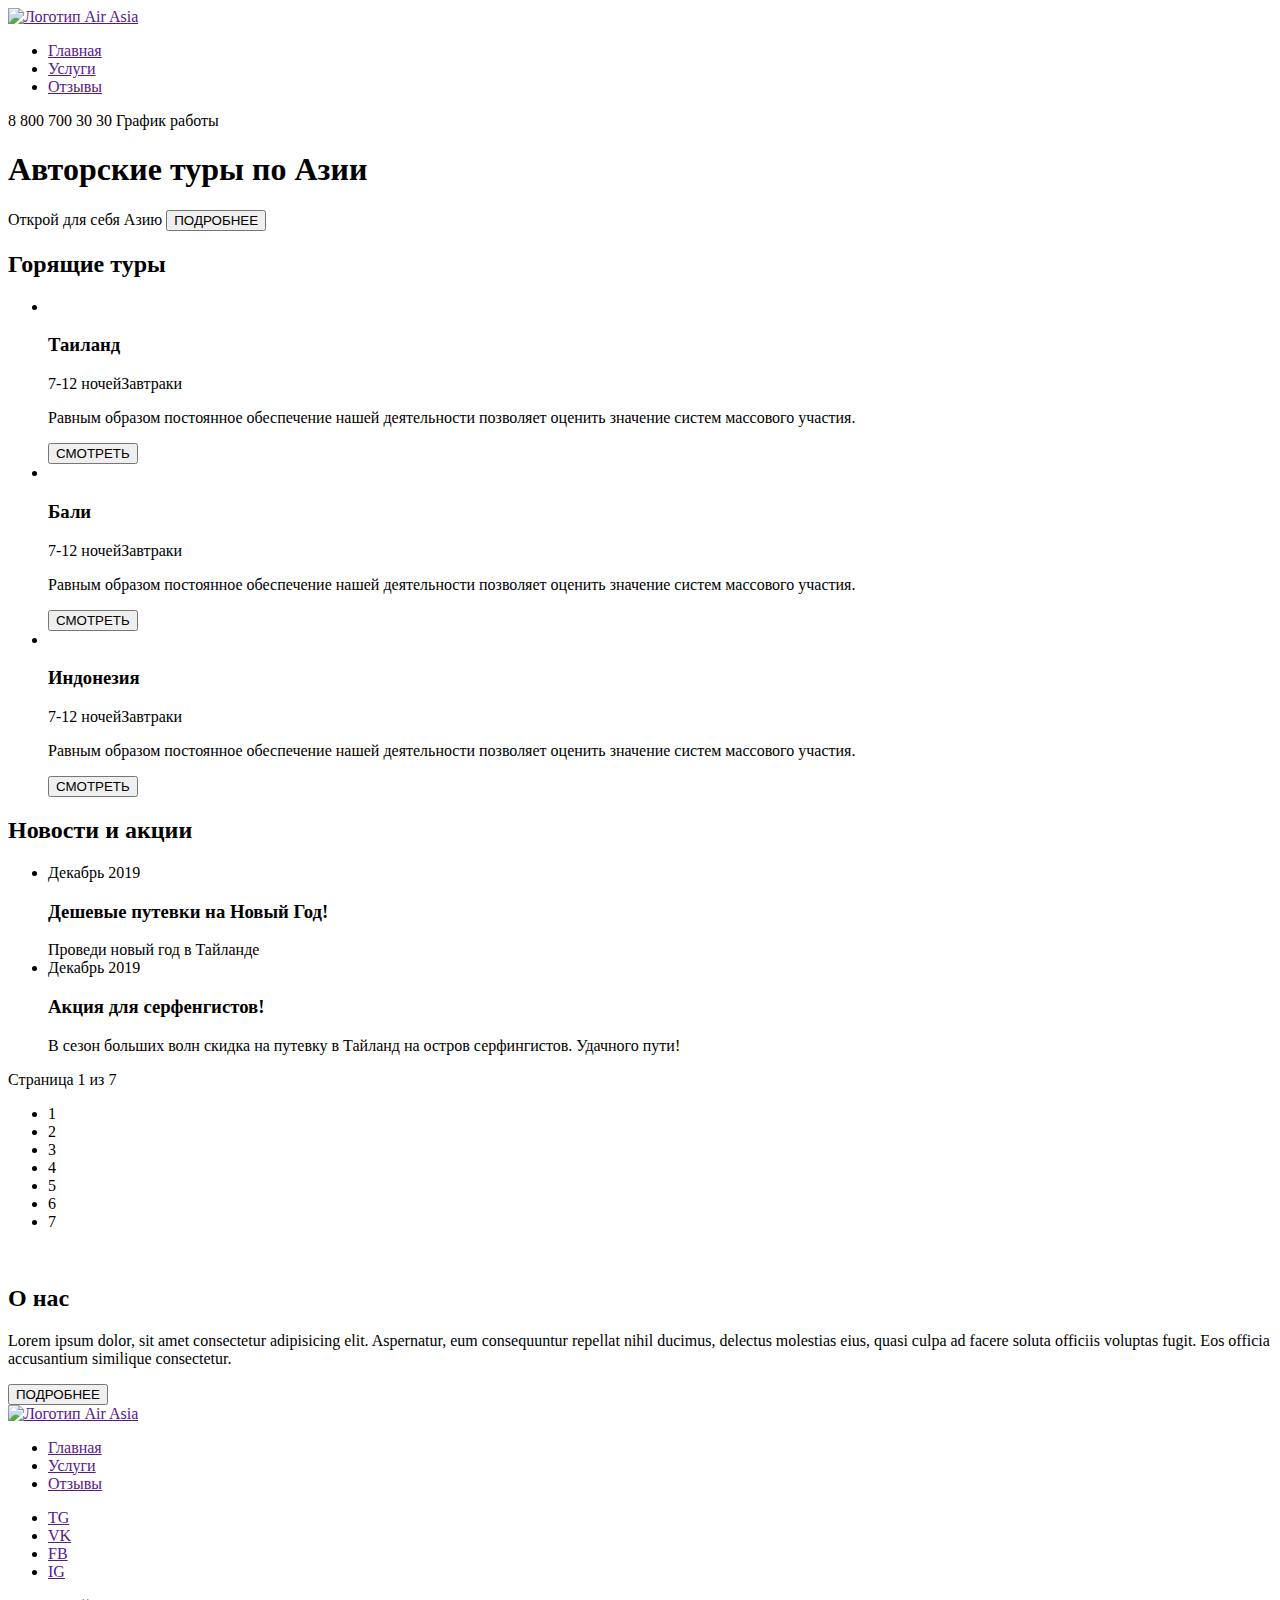
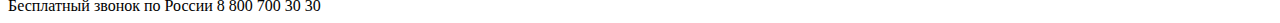
==== index.html @ f1de8143 "added index.html" ====
<!DOCTYPE html>
<html lang="en">

<head>
    <meta charset="UTF-8">
    <meta name="viewport" content="width=device-width, initial-scale=1.0">
    <title>Главная страница — Air Asia</title>
</head>

<body>
    <div class="wrapper">

        <header class="header">
            <a href="" class="header__logo-link">
                <img src="" alt="Логотип Air Asia" class="header_logo-img">
            </a>

            <nav class="nav">
                <ul class="nav__list">
                    <li class="nav__item"><a href="" class="nav__link">Главная</a></li>
                    <li class="nav__item"><a href="" class="nav__link">Услуги</a></li>
                    <li class="nav__item"><a href="" class="nav__link">Отзывы</a></li>
                </ul>
            </nav>

            <div class="work-info">
                <span class="work-info__tel">8 800 700 30 30</span>
                <span class="work-info__hours">График работы</span>
            </div>
        </header>

        <main class="main-content">
            <h1 class="main-content__h1">Авторские туры по Азии</h1>
            <span class="main-content__bio">Открой для себя Азию</span>
            <button class="main-content__button">ПОДРОБНЕЕ</button>

            <h2 class="main-content__h2">Горящие туры</h2>

            <div class="tours">
                <ul class="tours__list">
                    <li class="tours__item">
                        <img src="" alt="" class="tours__img">
                        <h3 class="tours__h3">Таиланд</h3>
                        <img src="" alt="" class="tours__icon"><span class="tours__brief">7-12 ночей</span><img src=""
                            alt="" class="tours__icon"><span class="tours__brief">Завтраки</span>
                        <p class="tours__info">Равным образом постоянное обеспечение нашей деятельности позволяет
                            оценить значение систем массового участия.</p>
                        <button class="tours__button">СМОТРЕТЬ</button>
                    </li>
                    <li class="tours__item">
                        <img src="" alt="" class="tours__img">
                        <h3 class="tours__h3">Бали</h3>
                        <img src="" alt="" class="tours__icon"><span class="tours__brief">7-12 ночей</span><img src=""
                            alt="" class="tours__icon"><span class="tours__brief">Завтраки</span>
                        <p class="tours__info">Равным образом постоянное обеспечение нашей деятельности позволяет
                            оценить значение систем массового участия.</p>
                        <button class="tours__button">СМОТРЕТЬ</button>
                    </li>
                    <li class="tours__item">
                        <img src="" alt="" class="tours__img">
                        <h3 class="tours__h3">Индонезия</h3>
                        <img src="" alt="" class="tours__icon"><span class="tours__brief">7-12 ночей</span><img src=""
                            alt="" class="tours__icon"><span class="tours__brief">Завтраки</span>
                        <p class="tours__info">Равным образом постоянное обеспечение нашей деятельности позволяет
                            оценить значение систем массового участия.</p>
                        <button class="tours__button">СМОТРЕТЬ</button>
                    </li>
                </ul>
            </div>

            <h2 class="main-content__h2">Новости и акции</h2>

            <div class="news">
                <ul class="news__list">
                    <li class="news__item">
                        <span class="news__date">Декабрь 2019</span>
                        <h3 class="news__h3">Дешевые путевки на Новый Год!</h3>
                        <span class="news__info">Проведи новый год в Тайланде</span>
                    </li>
                    <li class="news__item">
                        <span class="news__date">Декабрь 2019</span>
                        <h3 class="news__h3">Акция для серфенгистов!</h3>
                        <span class="news__info">В сезон больших волн скидка на путевку в Тайланд на остров
                            серфингистов. Удачного пути!</span>
                    </li>
                </ul>
            </div>

            <div class="news-nav">
                <span class="news-nav__outof">Страница 1 из 7</span>
                <ul class="news-nav__list">
                    <li class="news-nav__page">1</li>
                    <li class="news-nav__page">2</li>
                    <li class="news-nav__page">3</li>
                    <li class="news-nav__page">4</li>
                    <li class="news-nav__page">5</li>
                    <li class="news-nav__page">6</li>
                    <li class="news-nav__page">7</li>
                </ul>
            </div>

            <div class="about-us">
                <img src="" alt="" class="about-us__back-img">
                <div class="about-us__card">
                    <h2 class="about-us__h2">О нас</h2>
                    <p class="about-us__info">Lorem ipsum dolor, sit amet consectetur adipisicing elit. Aspernatur, eum
                        consequuntur repellat nihil ducimus, delectus molestias eius, quasi culpa ad facere soluta
                        officiis voluptas fugit. Eos officia accusantium similique consectetur.</p>
                    <button class="main-content__button">ПОДРОБНЕЕ</button>
                </div>
            </div>
        </main>

        <footer class="footer">
            <a href="" class="header__logo-link">
                <img src="" alt="Логотип Air Asia" class="header_logo-img">
            </a>

            <nav class="nav">
                <ul class="nav__list">
                    <li class="nav__item"><a href="" class="nav__link">Главная</a></li>
                    <li class="nav__item"><a href="" class="nav__link">Услуги</a></li>
                    <li class="nav__item"><a href="" class="nav__link">Отзывы</a></li>
                </ul>
            </nav>

            <div class="social-networks">
                <ul class="social-networks__list">
                    <li class="social-networks__item"><a href="" class="social-networks__link">TG</a></li>
                    <li class="social-networks__item"><a href="" class="social-networks__link">VK</a></li>
                    <li class="social-networks__item"><a href="" class="social-networks__link">FB</a></li>
                    <li class="social-networks__item"><a href="" class="social-networks__link">IG</a></li>
                </ul>
            </div>

            <div class="work-info">
                <span class="work-info__freecall">Бесплатный звонок по России</span>
                <span class="work-info__tel">8 800 700 30 30</span>
            </div>
        </footer>

    </div>

</body>

</html>
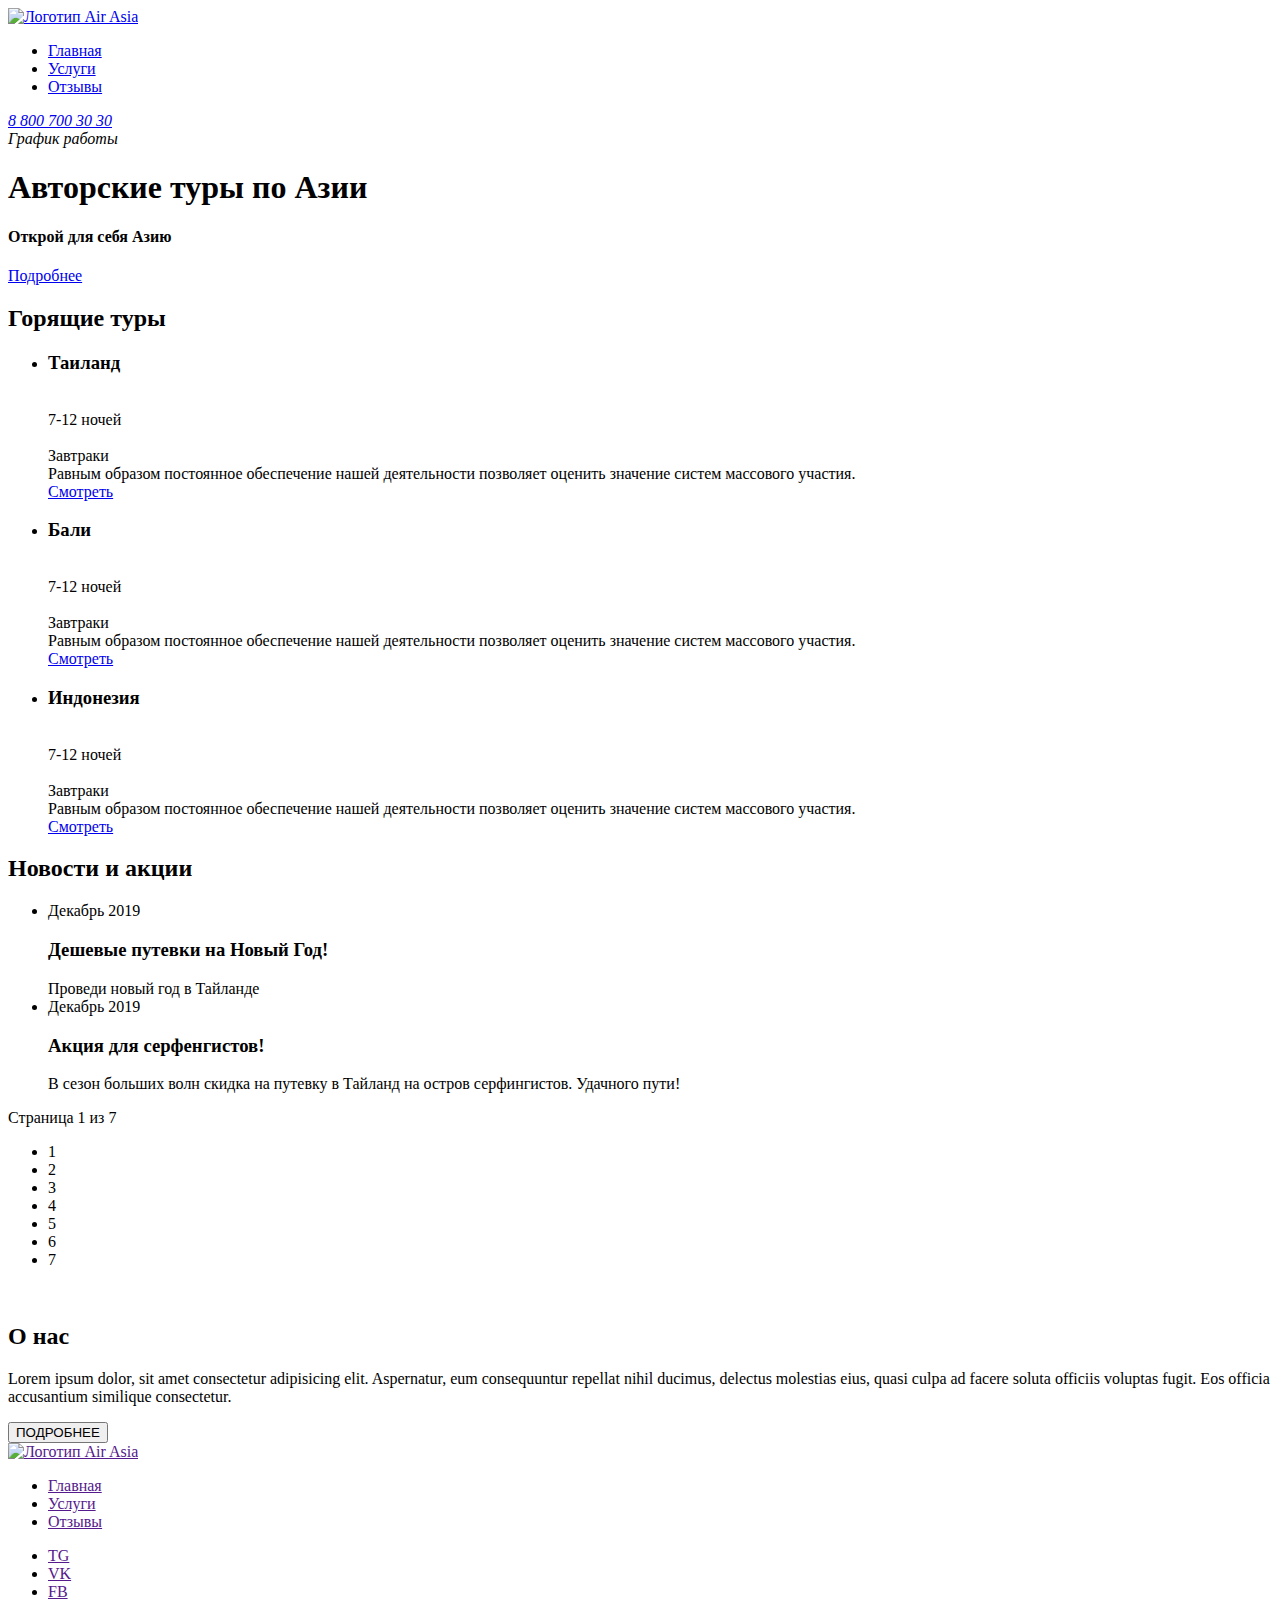
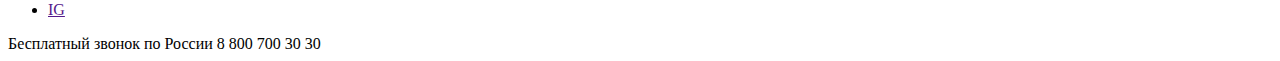
==== commit c188b981: "updated header, added sections" ====
--- a/index.html
+++ b/index.html
@@ -5,122 +5,163 @@
     <meta charset="UTF-8">
     <meta name="viewport" content="width=device-width, initial-scale=1.0">
     <title>Главная страница — Air Asia</title>
+    <link rel="preconnect" href="https://fonts.googleapis.com">
+    <link rel="preconnect" href="https://fonts.gstatic.com" crossorigin>
+    <link href="https://fonts.googleapis.com/css2?family=Open+Sans:wght@400;700&display=swap" rel="stylesheet">
+    <link rel="stylesheet" href="main.css">
 </head>
 
 <body>
     <div class="wrapper">
 
-        <header class="header">
-            <a href="" class="header__logo-link">
+        <section class="hero">
+            <div class="container">
+                <header class="header">
+                    <a href="/" class="logo">
+                        <img src="./img/aa-logo.png" alt="Логотип Air Asia" class="logo__img">
+                    </a>
+                    <nav class="menu">
+                        <ul class="menu__list">
+                            <li class="menu__item"><a href="#" class="menu__link">Главная</a></li>
+                            <li class="menu__item menu__item_active"><a href="#" class="menu__link">Услуги</a></li>
+                            <li class="menu__item"><a href="#" class="menu__link">Отзывы</a></li>
+                        </ul>
+                    </nav>
+
+                    <address class="contacts">
+                        <a href="tel:+78007003030" class="contacts__tel">8 800 700 30 30</a>
+                        <div class="contacts__dropdown-title">График работы</div>
+                    </address>
+                </header>
+
+                <div class="hero__content">
+                    <div class="hero__text-section">
+                        <h1 class="hero__title">Авторские туры по Азии</h1>
+                        <h4 class="hero__subtitle">Открой для себя Азию</h4>
+                        <a href="#" class="btn">Подробнее</a>
+                    </div>
+                </div>
+            </div>
+        </section>
+
+        <section class="section">
+            <div class="container">
+                <h2 class="section__title">Горящие туры</h2>
+
+                <ul class="tours">
+                    <li class="tours__item">
+                        <div class="tours__header"></div>
+                        <div class="tours__content">
+                            <h3 class="tours__title">Таиланд</h3>
+                            <div class="tours__conditions">
+                                <div class="tours__conditions-cell">
+                                    <img src="img/calendar.png" alt="" class="tours__icon">
+                                    <div class="conditions__item">7-12 ночей</div>
+                                </div>
+                                <div class="tours__conditions-cell">
+                                    <img src="img/meal.png" alt="" class="tours__icon">
+                                    <div class="conditions__item">Завтраки</div>
+                                </div>
+                            </div>
+                            <div class="tours__info">Равным образом постоянное обеспечение нашей деятельности позволяет
+                                оценить значение систем массового участия.</div>
+                        </div>
+                        <a href="#" class="btn tours__btn">Смотреть</a>
+                    </li>
+
+                    <li class="tours__item">
+                        <div class="tours__header"></div>
+                        <div class="tours__content">
+                            <h3 class="tours__title">Бали</h3>
+                            <div class="tours__conditions">
+                                <div class="tours__conditions-cell">
+                                    <img src="img/calendar.png" alt="" class="tours__icon">
+                                    <div class="conditions__item">7-12 ночей</div>
+                                </div>
+                                <div class="tours__conditions-cell">
+                                    <img src="img/meal.png" alt="" class="tours__icon">
+                                    <div class="conditions__item">Завтраки</div>
+                                </div>
+                            </div>
+                            <div class="tours__info">Равным образом постоянное обеспечение нашей деятельности позволяет
+                                оценить значение систем массового участия.</div>
+                        </div>
+                        <a href="#" class="btn tours__btn">Смотреть</a>
+                    </li>
+
+                    <li class="tours__item">
+                        <div class="tours__header"></div>
+                        <div class="tours__content">
+                            <h3 class="tours__title">Индонезия</h3>
+                            <div class="tours__conditions">
+                                <div class="tours__conditions-cell">
+                                    <img src="img/calendar.png" alt="" class="tours__icon">
+                                    <div class="conditions__item">7-12 ночей</div>
+                                </div>
+                                <div class="tours__conditions-cell">
+                                    <img src="img/meal.png" alt="" class="tours__icon">
+                                    <div class="conditions__item">Завтраки</div>
+                                </div>
+                            </div>
+                            <div class="tours__info">Равным образом постоянное обеспечение нашей деятельности позволяет
+                                оценить значение систем массового участия.</div>
+                        </div>
+                        <a href="#" class="btn tours__btn">Смотреть</a>
+                    </li>
+                </ul>
+
+                <h2 class="main-content__h2">Новости и акции</h2>
+                <div class="news">
+                    <ul class="news__list">
+                        <li class="news__item">
+                            <span class="news__date">Декабрь 2019</span>
+                            <h3 class="news__h3">Дешевые путевки на Новый Год!</h3>
+                            <span class="news__info">Проведи новый год в Тайланде</span>
+                        </li>
+                        <li class="news__item">
+                            <span class="news__date">Декабрь 2019</span>
+                            <h3 class="news__h3">Акция для серфенгистов!</h3>
+                            <span class="news__info">В сезон больших волн скидка на путевку в Тайланд на остров
+                                серфингистов. Удачного пути!</span>
+                        </li>
+                    </ul>
+                </div>
+                <div class="news-nav">
+                    <span class="news-nav__outof">Страница 1 из 7</span>
+                    <ul class="news-nav__list">
+                        <li class="news-nav__page">1</li>
+                        <li class="news-nav__page">2</li>
+                        <li class="news-nav__page">3</li>
+                        <li class="news-nav__page">4</li>
+                        <li class="news-nav__page">5</li>
+                        <li class="news-nav__page">6</li>
+                        <li class="news-nav__page">7</li>
+                    </ul>
+                </div>
+                <div class="about-us">
+                    <img src="" alt="" class="about-us__back-img">
+                    <div class="about-us__card">
+                        <h2 class="about-us__h2">О нас</h2>
+                        <p class="about-us__info">Lorem ipsum dolor, sit amet consectetur adipisicing elit. Aspernatur,
+                            eum
+                            consequuntur repellat nihil ducimus, delectus molestias eius, quasi culpa ad facere soluta
+                            officiis voluptas fugit. Eos officia accusantium similique consectetur.</p>
+                        <button class="main-content__button">ПОДРОБНЕЕ</button>
+                    </div>
+                </div>
+            </div>
+        </section>
+
+        <footer class="footer">
+            <a href="" class="header__logo">
                 <img src="" alt="Логотип Air Asia" class="header_logo-img">
             </a>
 
-            <nav class="nav">
-                <ul class="nav__list">
-                    <li class="nav__item"><a href="" class="nav__link">Главная</a></li>
-                    <li class="nav__item"><a href="" class="nav__link">Услуги</a></li>
-                    <li class="nav__item"><a href="" class="nav__link">Отзывы</a></li>
-                </ul>
-            </nav>
-
-            <div class="work-info">
-                <span class="work-info__tel">8 800 700 30 30</span>
-                <span class="work-info__hours">График работы</span>
-            </div>
-        </header>
-
-        <main class="main-content">
-            <h1 class="main-content__h1">Авторские туры по Азии</h1>
-            <span class="main-content__bio">Открой для себя Азию</span>
-            <button class="main-content__button">ПОДРОБНЕЕ</button>
-
-            <h2 class="main-content__h2">Горящие туры</h2>
-
-            <div class="tours">
-                <ul class="tours__list">
-                    <li class="tours__item">
-                        <img src="" alt="" class="tours__img">
-                        <h3 class="tours__h3">Таиланд</h3>
-                        <img src="" alt="" class="tours__icon"><span class="tours__brief">7-12 ночей</span><img src=""
-                            alt="" class="tours__icon"><span class="tours__brief">Завтраки</span>
-                        <p class="tours__info">Равным образом постоянное обеспечение нашей деятельности позволяет
-                            оценить значение систем массового участия.</p>
-                        <button class="tours__button">СМОТРЕТЬ</button>
-                    </li>
-                    <li class="tours__item">
-                        <img src="" alt="" class="tours__img">
-                        <h3 class="tours__h3">Бали</h3>
-                        <img src="" alt="" class="tours__icon"><span class="tours__brief">7-12 ночей</span><img src=""
-                            alt="" class="tours__icon"><span class="tours__brief">Завтраки</span>
-                        <p class="tours__info">Равным образом постоянное обеспечение нашей деятельности позволяет
-                            оценить значение систем массового участия.</p>
-                        <button class="tours__button">СМОТРЕТЬ</button>
-                    </li>
-                    <li class="tours__item">
-                        <img src="" alt="" class="tours__img">
-                        <h3 class="tours__h3">Индонезия</h3>
-                        <img src="" alt="" class="tours__icon"><span class="tours__brief">7-12 ночей</span><img src=""
-                            alt="" class="tours__icon"><span class="tours__brief">Завтраки</span>
-                        <p class="tours__info">Равным образом постоянное обеспечение нашей деятельности позволяет
-                            оценить значение систем массового участия.</p>
-                        <button class="tours__button">СМОТРЕТЬ</button>
-                    </li>
-                </ul>
-            </div>
-
-            <h2 class="main-content__h2">Новости и акции</h2>
-
-            <div class="news">
-                <ul class="news__list">
-                    <li class="news__item">
-                        <span class="news__date">Декабрь 2019</span>
-                        <h3 class="news__h3">Дешевые путевки на Новый Год!</h3>
-                        <span class="news__info">Проведи новый год в Тайланде</span>
-                    </li>
-                    <li class="news__item">
-                        <span class="news__date">Декабрь 2019</span>
-                        <h3 class="news__h3">Акция для серфенгистов!</h3>
-                        <span class="news__info">В сезон больших волн скидка на путевку в Тайланд на остров
-                            серфингистов. Удачного пути!</span>
-                    </li>
-                </ul>
-            </div>
-
-            <div class="news-nav">
-                <span class="news-nav__outof">Страница 1 из 7</span>
-                <ul class="news-nav__list">
-                    <li class="news-nav__page">1</li>
-                    <li class="news-nav__page">2</li>
-                    <li class="news-nav__page">3</li>
-                    <li class="news-nav__page">4</li>
-                    <li class="news-nav__page">5</li>
-                    <li class="news-nav__page">6</li>
-                    <li class="news-nav__page">7</li>
-                </ul>
-            </div>
-
-            <div class="about-us">
-                <img src="" alt="" class="about-us__back-img">
-                <div class="about-us__card">
-                    <h2 class="about-us__h2">О нас</h2>
-                    <p class="about-us__info">Lorem ipsum dolor, sit amet consectetur adipisicing elit. Aspernatur, eum
-                        consequuntur repellat nihil ducimus, delectus molestias eius, quasi culpa ad facere soluta
-                        officiis voluptas fugit. Eos officia accusantium similique consectetur.</p>
-                    <button class="main-content__button">ПОДРОБНЕЕ</button>
-                </div>
-            </div>
-        </main>
-
-        <footer class="footer">
-            <a href="" class="header__logo-link">
-                <img src="" alt="Логотип Air Asia" class="header_logo-img">
-            </a>
-
-            <nav class="nav">
-                <ul class="nav__list">
-                    <li class="nav__item"><a href="" class="nav__link">Главная</a></li>
-                    <li class="nav__item"><a href="" class="nav__link">Услуги</a></li>
-                    <li class="nav__item"><a href="" class="nav__link">Отзывы</a></li>
+            <nav class="menu-1">
+                <ul class="menu-1__list">
+                    <li class="menu-1__item"><a href="" class="menu__link">Главная</a></li>
+                    <li class="menu-1__item"><a href="" class="menu__link">Услуги</a></li>
+                    <li class="menu-1__item"><a href="" class="menu__link">Отзывы</a></li>
                 </ul>
             </nav>
 
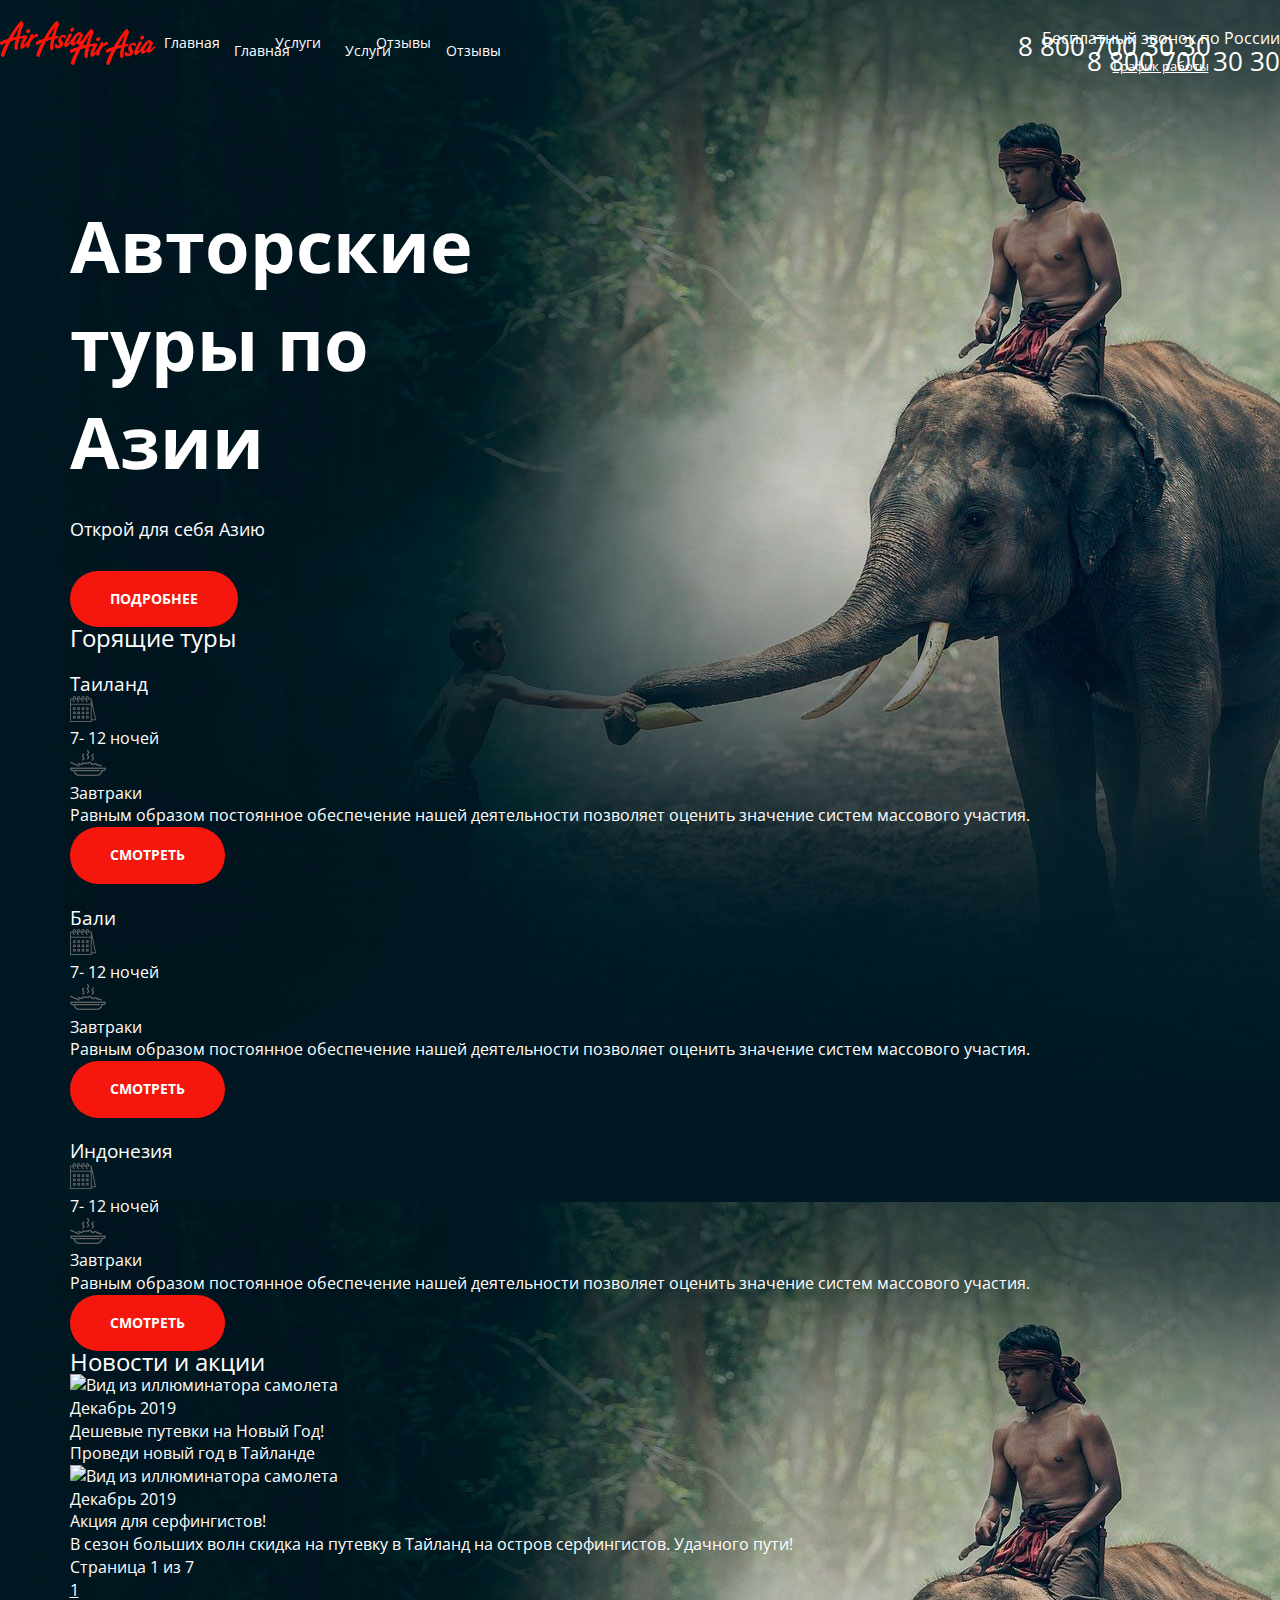
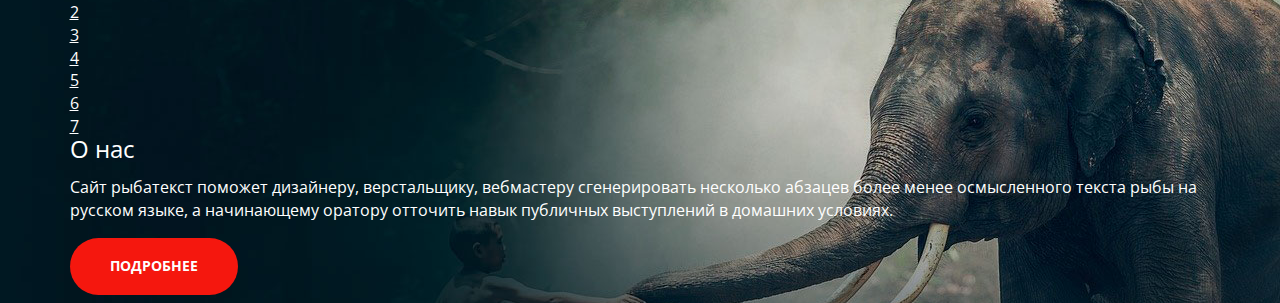
==== commit 3748765a: "index.html v.1.0" ====
--- a/index.html
+++ b/index.html
@@ -12,7 +12,7 @@
 </head>
 
 <body>
-    <div class="wrapper">
+    <div class="wrapper main-page-wrapper">
 
         <section class="hero">
             <div class="container">
@@ -23,7 +23,7 @@
                     <nav class="menu">
                         <ul class="menu__list">
                             <li class="menu__item"><a href="#" class="menu__link">Главная</a></li>
-                            <li class="menu__item menu__item_active"><a href="#" class="menu__link">Услуги</a></li>
+                            <li class="menu__item"><a href="#" class="menu__link">Услуги</a></li>
                             <li class="menu__item"><a href="#" class="menu__link">Отзывы</a></li>
                         </ul>
                     </nav>
@@ -38,7 +38,7 @@
                     <div class="hero__text-section">
                         <h1 class="hero__title">Авторские туры по Азии</h1>
                         <h4 class="hero__subtitle">Открой для себя Азию</h4>
-                        <a href="#" class="btn">Подробнее</a>
+                        <a href="#" class="btn btn_color_red">Подробнее</a>
                     </div>
                 </div>
             </div>
@@ -50,133 +50,177 @@
 
                 <ul class="tours">
                     <li class="tours__item">
-                        <div class="tours__header"></div>
+                        <div class="tours__header">
+                            <img src="img/thailand.jpg" alt="" class="tours__header-image">
+                        </div>
                         <div class="tours__content">
                             <h3 class="tours__title">Таиланд</h3>
                             <div class="tours__conditions">
                                 <div class="tours__conditions-cell">
                                     <img src="img/calendar.png" alt="" class="tours__icon">
-                                    <div class="conditions__item">7-12 ночей</div>
+                                    <div class="tours__conditions-item">7- 12 ночей</div>
                                 </div>
                                 <div class="tours__conditions-cell">
                                     <img src="img/meal.png" alt="" class="tours__icon">
-                                    <div class="conditions__item">Завтраки</div>
+                                    <div class="tours__conditions-item">Завтраки</div>
                                 </div>
                             </div>
                             <div class="tours__info">Равным образом постоянное обеспечение нашей деятельности позволяет
                                 оценить значение систем массового участия.</div>
-                        </div>
-                        <a href="#" class="btn tours__btn">Смотреть</a>
+                            <div class="tours__btn-wrapper">
+                                <a href="#" class="btn btn_color_white btn_caption_look">Смотреть</a>
+                            </div>
+                        </div>
                     </li>
 
                     <li class="tours__item">
-                        <div class="tours__header"></div>
+                        <div class="tours__header">
+                            <img src="img/bali.jpg" alt="" class="tours__header-image">
+                        </div>
                         <div class="tours__content">
                             <h3 class="tours__title">Бали</h3>
                             <div class="tours__conditions">
                                 <div class="tours__conditions-cell">
                                     <img src="img/calendar.png" alt="" class="tours__icon">
-                                    <div class="conditions__item">7-12 ночей</div>
+                                    <div class="tours__conditions-item">7- 12 ночей</div>
                                 </div>
                                 <div class="tours__conditions-cell">
                                     <img src="img/meal.png" alt="" class="tours__icon">
-                                    <div class="conditions__item">Завтраки</div>
+                                    <div class="tours__conditions-item">Завтраки</div>
                                 </div>
                             </div>
                             <div class="tours__info">Равным образом постоянное обеспечение нашей деятельности позволяет
                                 оценить значение систем массового участия.</div>
-                        </div>
-                        <a href="#" class="btn tours__btn">Смотреть</a>
+                            <div class="tours__btn-wrapper">
+                                <a href="#" class="btn btn_color_red btn_caption_look">Смотреть</a>
+                            </div>
+                        </div>
                     </li>
 
                     <li class="tours__item">
-                        <div class="tours__header"></div>
+                        <div class="tours__header">
+                            <img src="img/indonesia.jpg" alt="" class="tours__header-image">
+                        </div>
                         <div class="tours__content">
                             <h3 class="tours__title">Индонезия</h3>
                             <div class="tours__conditions">
                                 <div class="tours__conditions-cell">
                                     <img src="img/calendar.png" alt="" class="tours__icon">
-                                    <div class="conditions__item">7-12 ночей</div>
+                                    <div class="tours__conditions-item">7- 12 ночей</div>
                                 </div>
                                 <div class="tours__conditions-cell">
                                     <img src="img/meal.png" alt="" class="tours__icon">
-                                    <div class="conditions__item">Завтраки</div>
+                                    <div class="tours__conditions-item">Завтраки</div>
                                 </div>
                             </div>
                             <div class="tours__info">Равным образом постоянное обеспечение нашей деятельности позволяет
                                 оценить значение систем массового участия.</div>
-                        </div>
-                        <a href="#" class="btn tours__btn">Смотреть</a>
+                            <div class="tours__btn-wrapper">
+                                <a href="#" class="btn btn_color_white btn_caption_look">Смотреть</a>
+                            </div>
+                        </div>
                     </li>
                 </ul>
-
-                <h2 class="main-content__h2">Новости и акции</h2>
+        </section>
+
+
+        <section class="section section-news">
+            <div class="container">
+                <h2 class="section__title">Новости и акции</h2>
                 <div class="news">
-                    <ul class="news__list">
+                    <ul class="news">
                         <li class="news__item">
-                            <span class="news__date">Декабрь 2019</span>
-                            <h3 class="news__h3">Дешевые путевки на Новый Год!</h3>
-                            <span class="news__info">Проведи новый год в Тайланде</span>
+                            <img src="img/plane.jpg" alt="Вид из иллюминатора самолета" class="news__item-image">
+                            <div class="news__content">
+                                <time class="news__date">Декабрь 2019</time>
+                                <div class="news__title">Дешевые путевки на Новый Год!</div>
+                                <div class="news__info">
+                                    Проведи новый год в Тайланде
+                                </div>
+                            </div>
                         </li>
                         <li class="news__item">
-                            <span class="news__date">Декабрь 2019</span>
-                            <h3 class="news__h3">Акция для серфенгистов!</h3>
-                            <span class="news__info">В сезон больших волн скидка на путевку в Тайланд на остров
-                                серфингистов. Удачного пути!</span>
+                            <img src="img/surfer.jpg" alt="Вид из иллюминатора самолета" class="news__item-image">
+                            <div class="news__content">
+                                <time class="news__date">Декабрь 2019</time>
+                                <div class="news__title">Акция для серфингистов!</div>
+                                <div class="news__info">
+                                    В сезон больших волн скидка на путевку в Тайланд на остров серфингистов. Удачного
+                                    пути!
+                                </div>
+                            </div>
                         </li>
                     </ul>
                 </div>
-                <div class="news-nav">
-                    <span class="news-nav__outof">Страница 1 из 7</span>
-                    <ul class="news-nav__list">
-                        <li class="news-nav__page">1</li>
-                        <li class="news-nav__page">2</li>
-                        <li class="news-nav__page">3</li>
-                        <li class="news-nav__page">4</li>
-                        <li class="news-nav__page">5</li>
-                        <li class="news-nav__page">6</li>
-                        <li class="news-nav__page">7</li>
+
+                <div class="pager">
+                    <span class="pager__display">Страница 1 из 7</span>
+                    <ul class="pager__list">
+                        <li class="pager__item pager__item_active"><a href="#" class="pager__link">1</a></li>
+                        <li class="pager__item"><a href="#" class="pager__link">2</a></li>
+                        <li class="pager__item"><a href="#" class="pager__link">3</a></li>
+                        <li class="pager__item"><a href="#" class="pager__link">4</a></li>
+                        <li class="pager__item"><a href="#" class="pager__link">5</a></li>
+                        <li class="pager__item"><a href="#" class="pager__link">6</a></li>
+                        <li class="pager__item"><a href="#" class="pager__link">7</a></li>
                     </ul>
                 </div>
-                <div class="about-us">
-                    <img src="" alt="" class="about-us__back-img">
-                    <div class="about-us__card">
-                        <h2 class="about-us__h2">О нас</h2>
-                        <p class="about-us__info">Lorem ipsum dolor, sit amet consectetur adipisicing elit. Aspernatur,
-                            eum
-                            consequuntur repellat nihil ducimus, delectus molestias eius, quasi culpa ad facere soluta
-                            officiis voluptas fugit. Eos officia accusantium similique consectetur.</p>
-                        <button class="main-content__button">ПОДРОБНЕЕ</button>
+            </div>
+        </section>
+
+        <section class="section section-about">
+            <div class="container">
+                <div class="about">
+                    <div class="about__content">
+                        <h2 class="about__title">О нас</h2>
+                        <div class="about__info">
+                            <p>
+                                Сайт рыбатекст поможет дизайнеру, верстальщику, вебмастеру
+                                сгенерировать несколько абзацев более менее осмысленного текста рыбы на русском языке, а
+                                начинающему оратору отточить навык публичных выступлений в домашних условиях.
+                            </p>
+                        </div>
+                        <div class="tours__btn-wrapper">
+                            <a href="#" class="btn btn_color_red">Подробнее</a>
+                        </div>
                     </div>
                 </div>
-            </div>
-        </section>
-
-        <footer class="footer">
-            <a href="" class="header__logo">
-                <img src="" alt="Логотип Air Asia" class="header_logo-img">
-            </a>
-
-            <nav class="menu-1">
-                <ul class="menu-1__list">
-                    <li class="menu-1__item"><a href="" class="menu__link">Главная</a></li>
-                    <li class="menu-1__item"><a href="" class="menu__link">Услуги</a></li>
-                    <li class="menu-1__item"><a href="" class="menu__link">Отзывы</a></li>
-                </ul>
-            </nav>
-
-            <div class="social-networks">
-                <ul class="social-networks__list">
-                    <li class="social-networks__item"><a href="" class="social-networks__link">TG</a></li>
-                    <li class="social-networks__item"><a href="" class="social-networks__link">VK</a></li>
-                    <li class="social-networks__item"><a href="" class="social-networks__link">FB</a></li>
-                    <li class="social-networks__item"><a href="" class="social-networks__link">IG</a></li>
-                </ul>
-            </div>
-
-            <div class="work-info">
-                <span class="work-info__freecall">Бесплатный звонок по России</span>
-                <span class="work-info__tel">8 800 700 30 30</span>
+        </section>
+
+        <footer class="footer-container">
+            <div class="container footer-container__content">
+                <div class="footer">
+                    <a href="/" class="logo">
+                        <img src="./img/aa-logo.png" alt="Логотип Air Asia" class="logo__img">
+                    </a>
+                    <nav class="menu">
+                        <ul class="menu__list">
+                            <li class="menu__item"><a href="#" class="menu__link">Главная</a></li>
+                            <li class="menu__item"><a href="#" class="menu__link">Услуги</a></li>
+                            <li class="menu__item"><a href="#" class="menu__link">Отзывы</a></li>
+                        </ul>
+                    </nav>
+
+                    <ul class="s-networks">
+                        <li class="s-networks__item s-networks__item_icon_tg">
+                            <a href="#" class="s-networks__link"></a>
+                        </li>
+                        <li class="s-networks__item s-networks__item_icon_vk">
+                            <a href="#" class="s-networks__link"></a>
+                        </li>
+                        <li class="s-networks__item s-networks__item_icon_fb">
+                            <a href="#" class="s-networks__link"></a>
+                        </li>
+                        <li class="s-networks__item s-networks__item_icon_ig">
+                            <a href="#" class="s-networks__link"></a>
+                        </li>
+                    </ul>
+
+                    <address class="contacts contacts-bottom">
+                        <div class="contacts__freecall">Бесплатный звонок по России</div>
+                        <a href="tel:+78007003030" class="contacts__tel">8 800 700 30 30</a>
+                    </address>
+                </div>
             </div>
         </footer>
 
--- a/main.css
+++ b/main.css
@@ -0,0 +1,141 @@
+* {
+    box-sizing: border-box;
+}
+
+body {
+    font-family: 'Open Sans', Helvetica, sans-serif;
+    color: #fff;
+    font-size: 16px;
+    line-height: 1.42em;
+    background: #001821;
+    -webkit-font-smoothing: antialiased;
+    -moz-osx-font-smoothing: grayscale;
+    background-image: url(img/main.jpg);
+}
+
+a {
+    color: inherit;
+}
+
+ul {
+    padding: 0;
+    margin: 0;
+}
+
+ul li {
+    list-style: none;
+}
+
+h1, h2, h3, h4 {
+    margin: 0;
+    font-weight: normal;
+}
+
+.container {
+    margin: 0 auto;
+    width: 1141px;
+}
+
+.header {
+    height: 120px;
+    position: relative;
+    margin-bottom: 130px;
+}
+
+.logo {
+    display: block;
+    position: absolute;
+    top: 21px;
+    left: 0;
+}
+
+.logo__img {
+    width: 85px;
+    height: 36px;
+}
+
+.menu {
+    position: absolute;
+    top: 30px;
+    left: 164px;
+}
+
+.contacts {
+    position: absolute;
+    top: 27px;
+    right: 0;
+    font-style: normal;
+    text-align: right;
+}
+
+.menu__item {
+    display: inline-block;
+    vertical-align: middle;
+    margin-right: 51px;
+}
+
+menu__item:last-child {
+    margin-right: 0;
+}
+
+.menu__item_active .menu__link {
+    color: #DA0100;
+}
+
+.menu__link {
+    font-size: 14px;
+    text-decoration: none;
+}
+
+.menu__link:hover {
+    color: #DA0100;
+}
+
+
+.contacts__tel {
+    text-decoration: none;
+    font-size: 26px;
+}
+
+.contacts__dropdown-title {
+    font-size: 13px;
+    text-decoration: underline;
+    margin-top: -7px;
+    padding-right: 2px;
+}
+
+.header {
+    margin-bottom: 68px;
+}
+
+.hero__text-section {
+    width: 511px;
+}
+
+.hero__title {
+    font-size: 72px;
+    font-weight: 700;
+    line-height: normal;
+    margin-bottom: 28px;
+}
+
+.hero__subtitle {
+    font-size: 18px;
+    margin-bottom: 30px;
+}
+
+.btn {
+    display: inline-block;
+    background: #F5170E;
+    border-radius: 35px;
+    padding: 17px 40px;
+    font-size: 14px;
+    font-weight: 700;
+    text-transform: uppercase;
+    text-decoration: none;
+}
+
+.btn:hover {
+    background: #DA0100;
+    box-shadow: 0px 2px 4px 0px rgba(218, 1, 0, 0.30); 
+}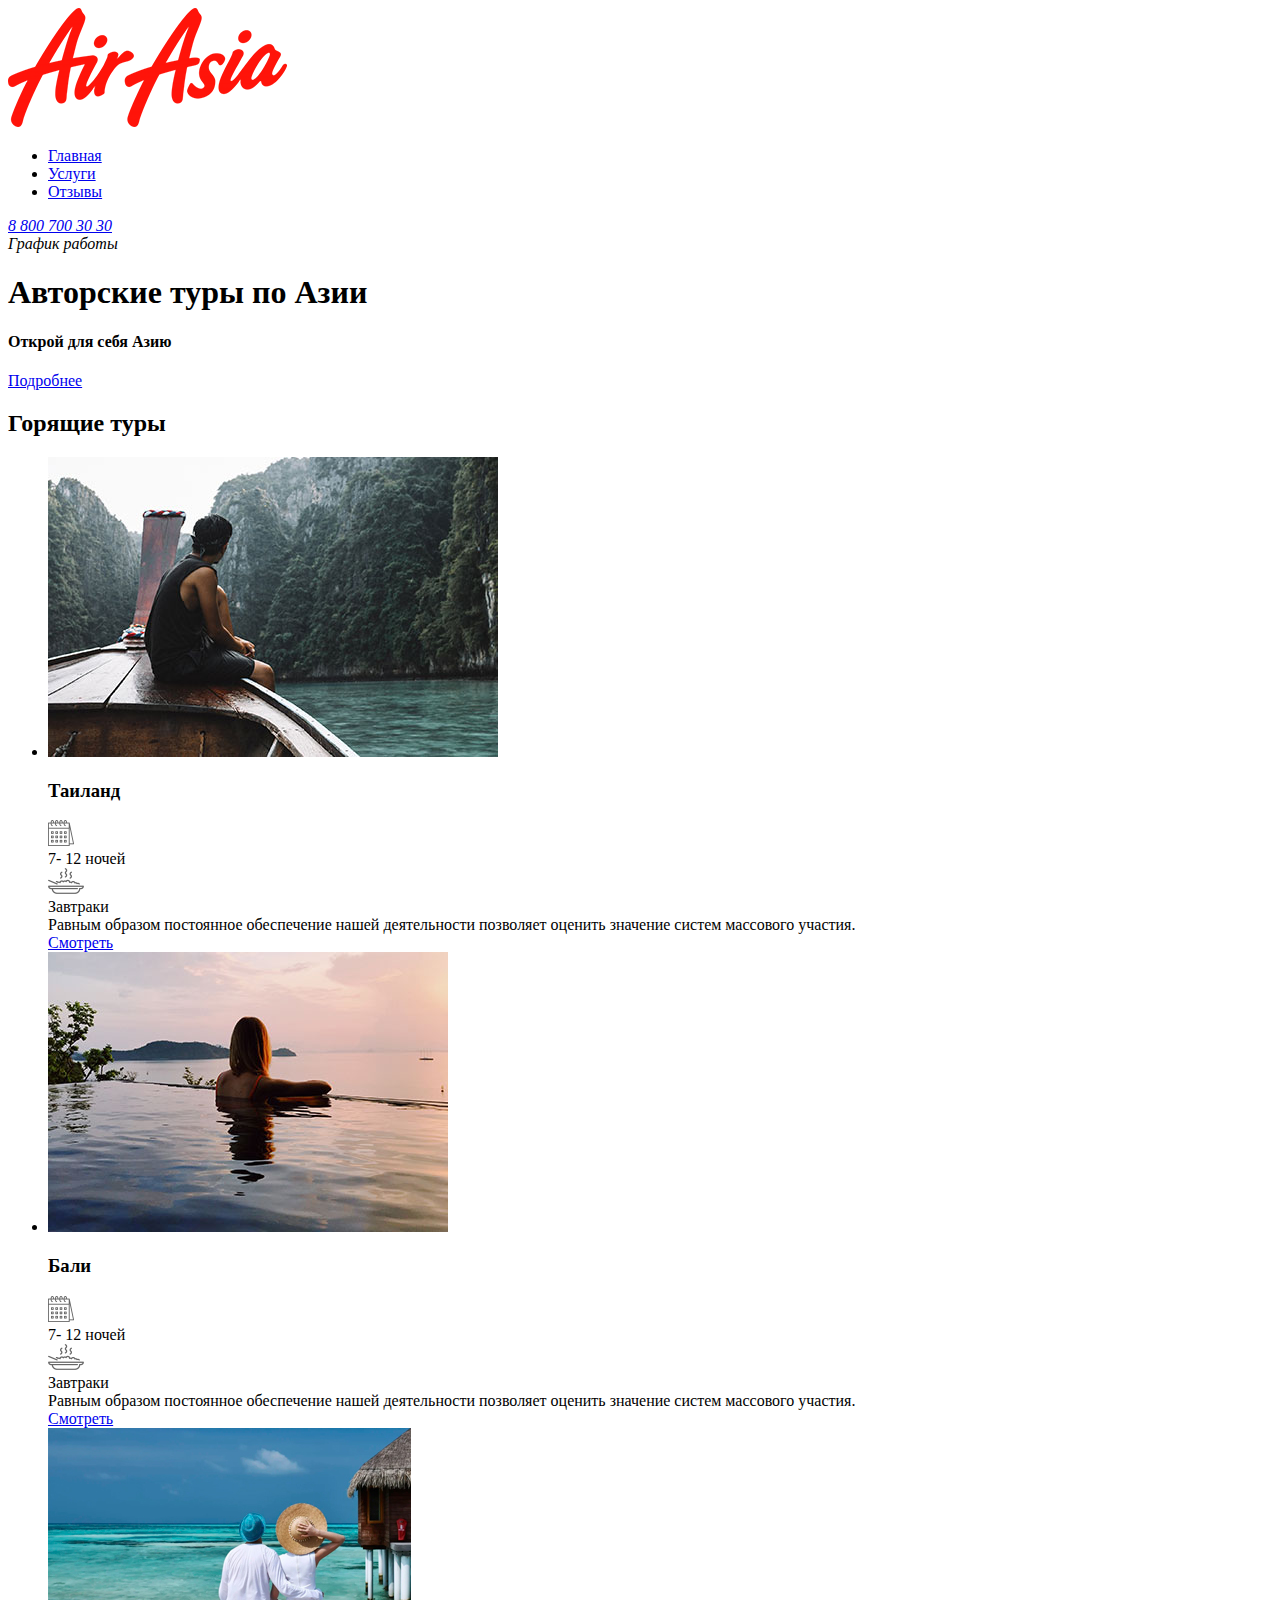
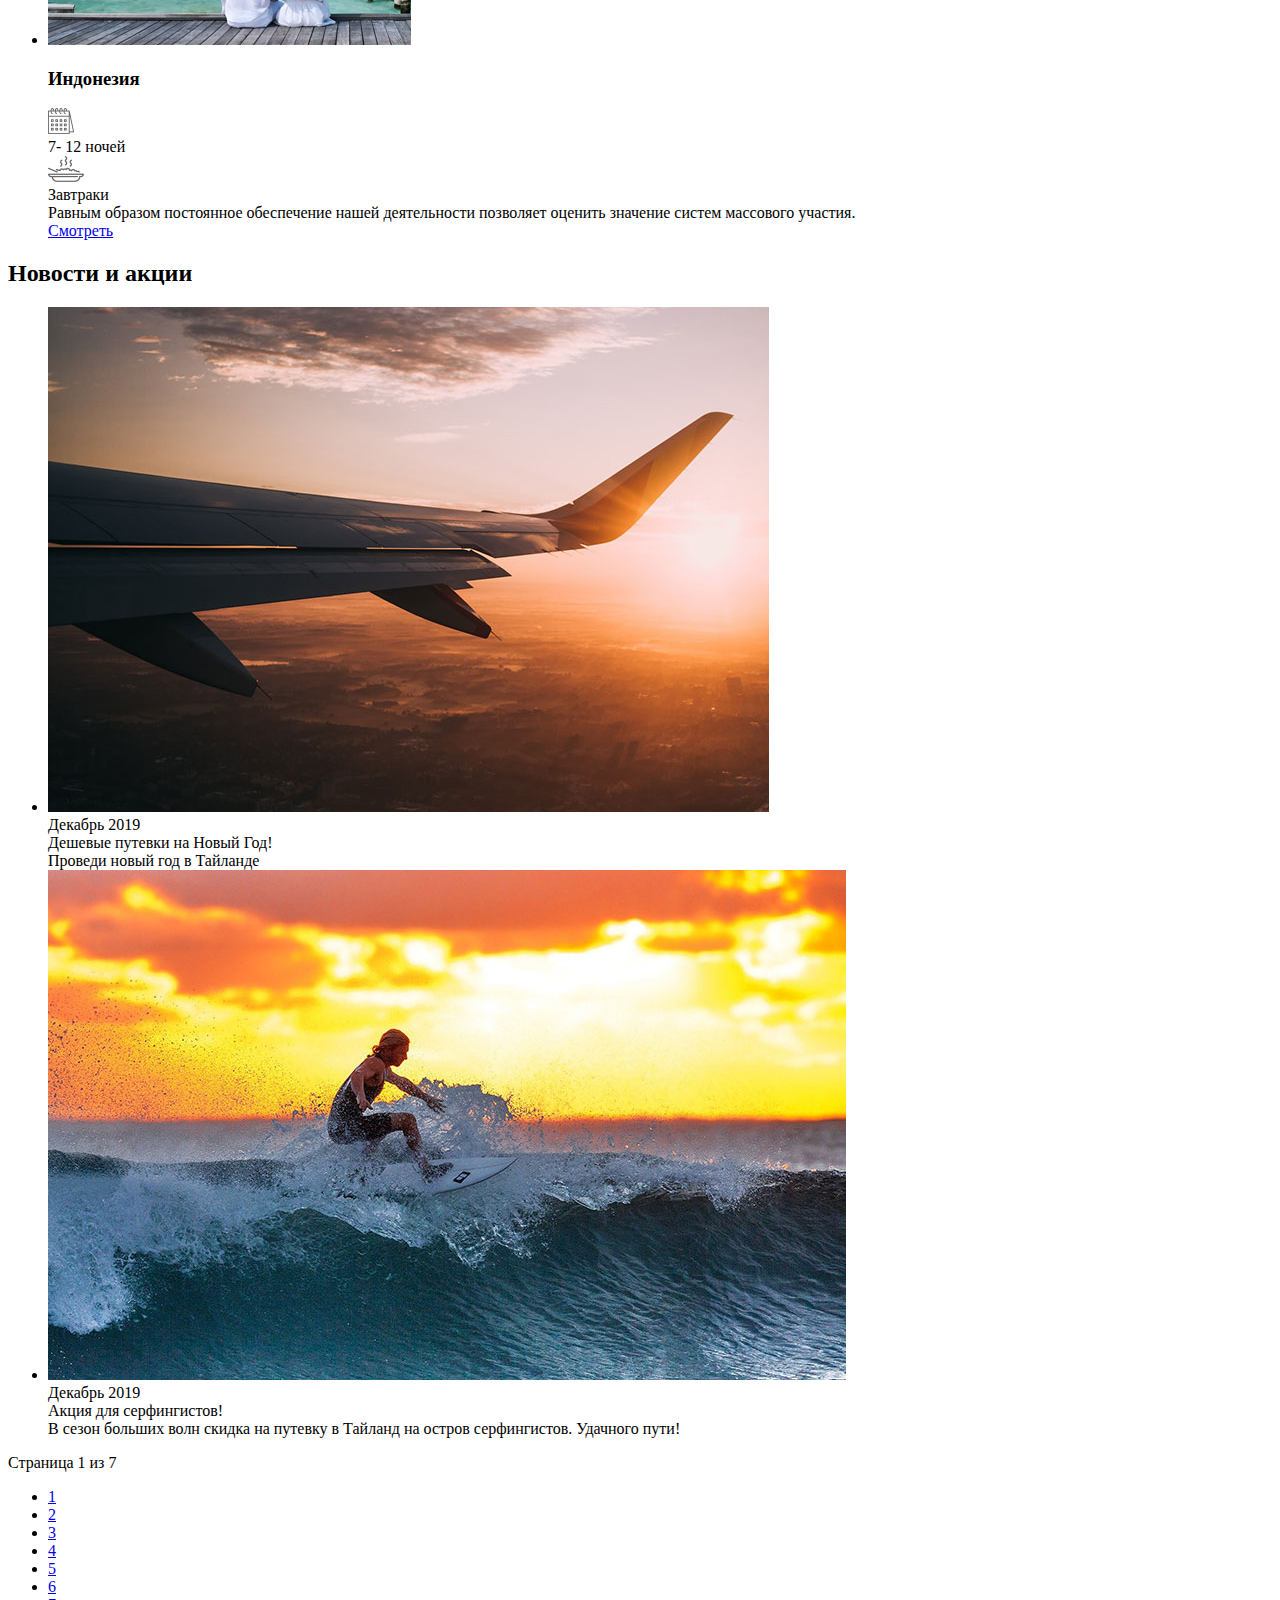
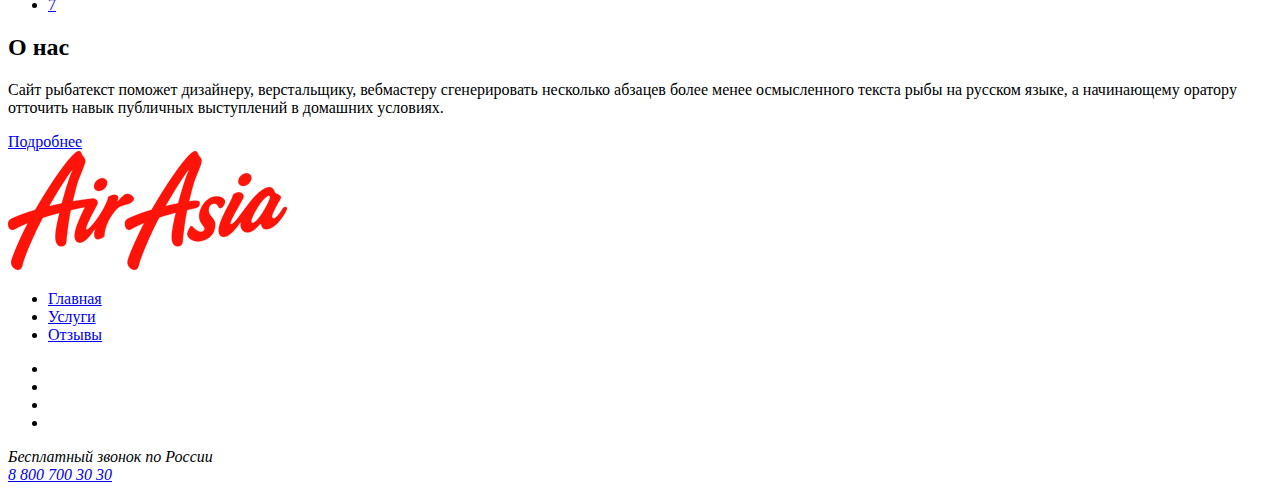
==== commit 657c5c48: "index.html v.1.1" ====
--- a/index.html
+++ b/index.html
@@ -1,37 +1,42 @@
 <!DOCTYPE html>
-<html lang="en">
+<html lang="ru">
 
 <head>
     <meta charset="UTF-8">
-    <meta name="viewport" content="width=device-width, initial-scale=1.0">
+    <meta name="viewport" content="width=1200, initial-scale=1.0">
     <title>Главная страница — Air Asia</title>
     <link rel="preconnect" href="https://fonts.googleapis.com">
     <link rel="preconnect" href="https://fonts.gstatic.com" crossorigin>
     <link href="https://fonts.googleapis.com/css2?family=Open+Sans:wght@400;700&display=swap" rel="stylesheet">
-    <link rel="stylesheet" href="main.css">
+    <link rel="stylesheet" href="css/normalize.css">
+    <link rel="stylesheet" href="css/main.css">
 </head>
 
 <body>
-    <div class="wrapper main-page-wrapper">
+    <div class="wrapper wrapper-main-page">
 
         <section class="hero">
-            <div class="container">
+            <div class="container hero__container">
                 <header class="header">
-                    <a href="/" class="logo">
-                        <img src="./img/aa-logo.png" alt="Логотип Air Asia" class="logo__img">
-                    </a>
-                    <nav class="menu">
-                        <ul class="menu__list">
-                            <li class="menu__item"><a href="#" class="menu__link">Главная</a></li>
-                            <li class="menu__item"><a href="#" class="menu__link">Услуги</a></li>
-                            <li class="menu__item"><a href="#" class="menu__link">Отзывы</a></li>
-                        </ul>
-                    </nav>
-
-                    <address class="contacts">
-                        <a href="tel:+78007003030" class="contacts__tel">8 800 700 30 30</a>
-                        <div class="contacts__dropdown-title">График работы</div>
-                    </address>
+                    <div class="header__col">
+                        <a href="/" class="logo">
+                            <img src="./img/aa-logo.png" alt="Логотип Air Asia" class="logo__img">
+                        </a>
+                        <nav class="menu">
+                            <ul class="menu__list">
+                                <li class="menu__item"><a href="/" class="menu__link">Главная</a></li>
+                                <li class="menu__item"><a href="/services.html" class="menu__link">Услуги</a></li>
+                                <li class="menu__item"><a href="#" class="menu__link">Отзывы</a></li>
+                            </ul>
+                        </nav>
+                    </div>
+
+                    <div class="header__col header__col_align_right">
+                        <address class="contacts">
+                            <a href="tel:+78007003030" class="contacts__tel">8 800 700 30 30</a>
+                            <div class="contacts__dropdown-title">График работы</div>
+                        </address>
+                    </div>
                 </header>
 
                 <div class="hero__content">
@@ -49,73 +54,73 @@
                 <h2 class="section__title">Горящие туры</h2>
 
                 <ul class="tours">
-                    <li class="tours__item">
-                        <div class="tours__header">
-                            <img src="img/thailand.jpg" alt="" class="tours__header-image">
-                        </div>
-                        <div class="tours__content">
-                            <h3 class="tours__title">Таиланд</h3>
-                            <div class="tours__conditions">
-                                <div class="tours__conditions-cell">
-                                    <img src="img/calendar.png" alt="" class="tours__icon">
-                                    <div class="tours__conditions-item">7- 12 ночей</div>
-                                </div>
-                                <div class="tours__conditions-cell">
-                                    <img src="img/meal.png" alt="" class="tours__icon">
-                                    <div class="tours__conditions-item">Завтраки</div>
-                                </div>
-                            </div>
-                            <div class="tours__info">Равным образом постоянное обеспечение нашей деятельности позволяет
+                    <li class="tours__item tour">
+                        <div class="tour__header">
+                            <img src="img/thailand.jpg" alt="" class="tour__header-image">
+                        </div>
+                        <div class="tour__content">
+                            <h3 class="tour__title">Таиланд</h3>
+                            <div class="tour__conditions">
+                                <div class="tour__conditions-cell">
+                                    <img src="img/calendar.png" alt="" class="tour__icon">
+                                    <div class="tour__conditions-item">7- 12 ночей</div>
+                                </div>
+                                <div class="tour__conditions-cell">
+                                    <img src="img/meal.png" alt="" class="tour__icon">
+                                    <div class="tour__conditions-item">Завтраки</div>
+                                </div>
+                            </div>
+                            <div class="tour__info">Равным образом постоянное обеспечение нашей деятельности позволяет
                                 оценить значение систем массового участия.</div>
-                            <div class="tours__btn-wrapper">
+                            <div class="tour__btn-wrapper">
                                 <a href="#" class="btn btn_color_white btn_caption_look">Смотреть</a>
                             </div>
                         </div>
                     </li>
 
-                    <li class="tours__item">
-                        <div class="tours__header">
-                            <img src="img/bali.jpg" alt="" class="tours__header-image">
-                        </div>
-                        <div class="tours__content">
-                            <h3 class="tours__title">Бали</h3>
-                            <div class="tours__conditions">
-                                <div class="tours__conditions-cell">
-                                    <img src="img/calendar.png" alt="" class="tours__icon">
-                                    <div class="tours__conditions-item">7- 12 ночей</div>
-                                </div>
-                                <div class="tours__conditions-cell">
-                                    <img src="img/meal.png" alt="" class="tours__icon">
-                                    <div class="tours__conditions-item">Завтраки</div>
-                                </div>
-                            </div>
-                            <div class="tours__info">Равным образом постоянное обеспечение нашей деятельности позволяет
+                    <li class="tours__item tour">
+                        <div class="tour__header">
+                            <img src="img/bali.jpg" alt="" class="tour__header-image">
+                        </div>
+                        <div class="tour__content">
+                            <h3 class="tour__title">Бали</h3>
+                            <div class="tour__conditions">
+                                <div class="tour__conditions-cell">
+                                    <img src="img/calendar.png" alt="" class="tour__icon">
+                                    <div class="tour__conditions-item">7- 12 ночей</div>
+                                </div>
+                                <div class="tour__conditions-cell">
+                                    <img src="img/meal.png" alt="" class="tour__icon">
+                                    <div class="tour__conditions-item">Завтраки</div>
+                                </div>
+                            </div>
+                            <div class="tour__info">Равным образом постоянное обеспечение нашей деятельности позволяет
                                 оценить значение систем массового участия.</div>
-                            <div class="tours__btn-wrapper">
+                            <div class="tour__btn-wrapper">
                                 <a href="#" class="btn btn_color_red btn_caption_look">Смотреть</a>
                             </div>
                         </div>
                     </li>
 
-                    <li class="tours__item">
-                        <div class="tours__header">
-                            <img src="img/indonesia.jpg" alt="" class="tours__header-image">
-                        </div>
-                        <div class="tours__content">
-                            <h3 class="tours__title">Индонезия</h3>
-                            <div class="tours__conditions">
-                                <div class="tours__conditions-cell">
-                                    <img src="img/calendar.png" alt="" class="tours__icon">
-                                    <div class="tours__conditions-item">7- 12 ночей</div>
-                                </div>
-                                <div class="tours__conditions-cell">
-                                    <img src="img/meal.png" alt="" class="tours__icon">
-                                    <div class="tours__conditions-item">Завтраки</div>
-                                </div>
-                            </div>
-                            <div class="tours__info">Равным образом постоянное обеспечение нашей деятельности позволяет
+                    <li class="tours__item tour">
+                        <div class="tour__header">
+                            <img src="img/indonesia.jpg" alt="" class="tour__header-image">
+                        </div>
+                        <div class="tour__content">
+                            <h3 class="tour__title">Индонезия</h3>
+                            <div class="tour__conditions">
+                                <div class="tour__conditions-cell">
+                                    <img src="img/calendar.png" alt="" class="tour__icon">
+                                    <div class="tour__conditions-item">7- 12 ночей</div>
+                                </div>
+                                <div class="tour__conditions-cell">
+                                    <img src="img/meal.png" alt="" class="tour__icon">
+                                    <div class="tour__conditions-item">Завтраки</div>
+                                </div>
+                            </div>
+                            <div class="tour__info">Равным образом постоянное обеспечение нашей деятельности позволяет
                                 оценить значение систем массового участия.</div>
-                            <div class="tours__btn-wrapper">
+                            <div class="tour__btn-wrapper">
                                 <a href="#" class="btn btn_color_white btn_caption_look">Смотреть</a>
                             </div>
                         </div>
@@ -127,31 +132,31 @@
         <section class="section section-news">
             <div class="container">
                 <h2 class="section__title">Новости и акции</h2>
-                <div class="news">
-                    <ul class="news">
-                        <li class="news__item">
-                            <img src="img/plane.jpg" alt="Вид из иллюминатора самолета" class="news__item-image">
-                            <div class="news__content">
-                                <time class="news__date">Декабрь 2019</time>
-                                <div class="news__title">Дешевые путевки на Новый Год!</div>
-                                <div class="news__info">
-                                    Проведи новый год в Тайланде
-                                </div>
-                            </div>
-                        </li>
-                        <li class="news__item">
-                            <img src="img/surfer.jpg" alt="Вид из иллюминатора самолета" class="news__item-image">
-                            <div class="news__content">
-                                <time class="news__date">Декабрь 2019</time>
-                                <div class="news__title">Акция для серфингистов!</div>
-                                <div class="news__info">
-                                    В сезон больших волн скидка на путевку в Тайланд на остров серфингистов. Удачного
-                                    пути!
-                                </div>
-                            </div>
-                        </li>
-                    </ul>
-                </div>
+
+                <ul class="news">
+                    <li class="news__item single-news">
+                        <img src="img/plane.jpg" alt="Вид из иллюминатора самолета" class="single-news__image">
+                        <div class="single-news__content">
+                            <time class="single-news__date">Декабрь 2019</time>
+                            <div class="single-news__title">Дешевые путевки на Новый Год!</div>
+                            <div class="single-news__info">
+                                Проведи новый год в Тайланде
+                            </div>
+                        </div>
+                    </li>
+                    <li class="news__item single-news">
+                        <img src="img/surfer.jpg" alt="Вид из иллюминатора самолета" class="single-news__image">
+                        <div class="single-news__content">
+                            <time class="single-news__date">Декабрь 2019</time>
+                            <div class="single-news__title">Акция для серфингистов!</div>
+                            <div class="single-news__info">
+                                В сезон больших волн скидка на путевку в Тайланд на остров серфингистов. Удачного
+                                пути!
+                            </div>
+                        </div>
+                    </li>
+                </ul>
+
 
                 <div class="pager">
                     <span class="pager__display">Страница 1 из 7</span>
@@ -180,7 +185,7 @@
                                 начинающему оратору отточить навык публичных выступлений в домашних условиях.
                             </p>
                         </div>
-                        <div class="tours__btn-wrapper">
+                        <div class="tour__btn-wrapper">
                             <a href="#" class="btn btn_color_red">Подробнее</a>
                         </div>
                     </div>
@@ -189,37 +194,40 @@
 
         <footer class="footer-container">
             <div class="container footer-container__content">
-                <div class="footer">
-                    <a href="/" class="logo">
-                        <img src="./img/aa-logo.png" alt="Логотип Air Asia" class="logo__img">
-                    </a>
-                    <nav class="menu">
-                        <ul class="menu__list">
-                            <li class="menu__item"><a href="#" class="menu__link">Главная</a></li>
-                            <li class="menu__item"><a href="#" class="menu__link">Услуги</a></li>
-                            <li class="menu__item"><a href="#" class="menu__link">Отзывы</a></li>
+                <div class="footer footer-container__section">
+                    <div class="footer__col">
+                        <a href="/" class="logo">
+                            <img src="./img/aa-logo.png" alt="Логотип Air Asia" class="logo__img">
+                        </a>
+                        <nav class="menu">
+                            <ul class="menu__list">
+                                <li class="menu__item"><a href="/" class="menu__link">Главная</a></li>
+                                <li class="menu__item"><a href="/services.html" class="menu__link">Услуги</a></li>
+                                <li class="menu__item"><a href="#" class="menu__link">Отзывы</a></li>
+                            </ul>
+                        </nav>
+                    </div>
+
+                    <div class="footer__col footer__col_align_right">
+                        <ul class="s-networks">
+                            <li class="s-networks__item s-networks__item_icon_tg">
+                                <a href="#" class="s-networks__link"></a>
+                            </li>
+                            <li class="s-networks__item s-networks__item_icon_vk">
+                                <a href="#" class="s-networks__link"></a>
+                            </li>
+                            <li class="s-networks__item s-networks__item_icon_fb">
+                                <a href="#" class="s-networks__link"></a>
+                            </li>
+                            <li class="s-networks__item s-networks__item_icon_ig">
+                                <a href="#" class="s-networks__link"></a>
+                            </li>
                         </ul>
-                    </nav>
-
-                    <ul class="s-networks">
-                        <li class="s-networks__item s-networks__item_icon_tg">
-                            <a href="#" class="s-networks__link"></a>
-                        </li>
-                        <li class="s-networks__item s-networks__item_icon_vk">
-                            <a href="#" class="s-networks__link"></a>
-                        </li>
-                        <li class="s-networks__item s-networks__item_icon_fb">
-                            <a href="#" class="s-networks__link"></a>
-                        </li>
-                        <li class="s-networks__item s-networks__item_icon_ig">
-                            <a href="#" class="s-networks__link"></a>
-                        </li>
-                    </ul>
-
-                    <address class="contacts contacts-bottom">
-                        <div class="contacts__freecall">Бесплатный звонок по России</div>
-                        <a href="tel:+78007003030" class="contacts__tel">8 800 700 30 30</a>
-                    </address>
+                        <address class="contacts contacts-bottom">
+                            <div class="contacts__freecall">Бесплатный звонок по России</div>
+                            <a href="tel:+78007003030" class="contacts__tel">8 800 700 30 30</a>
+                        </address>
+                    </div>
                 </div>
             </div>
         </footer>
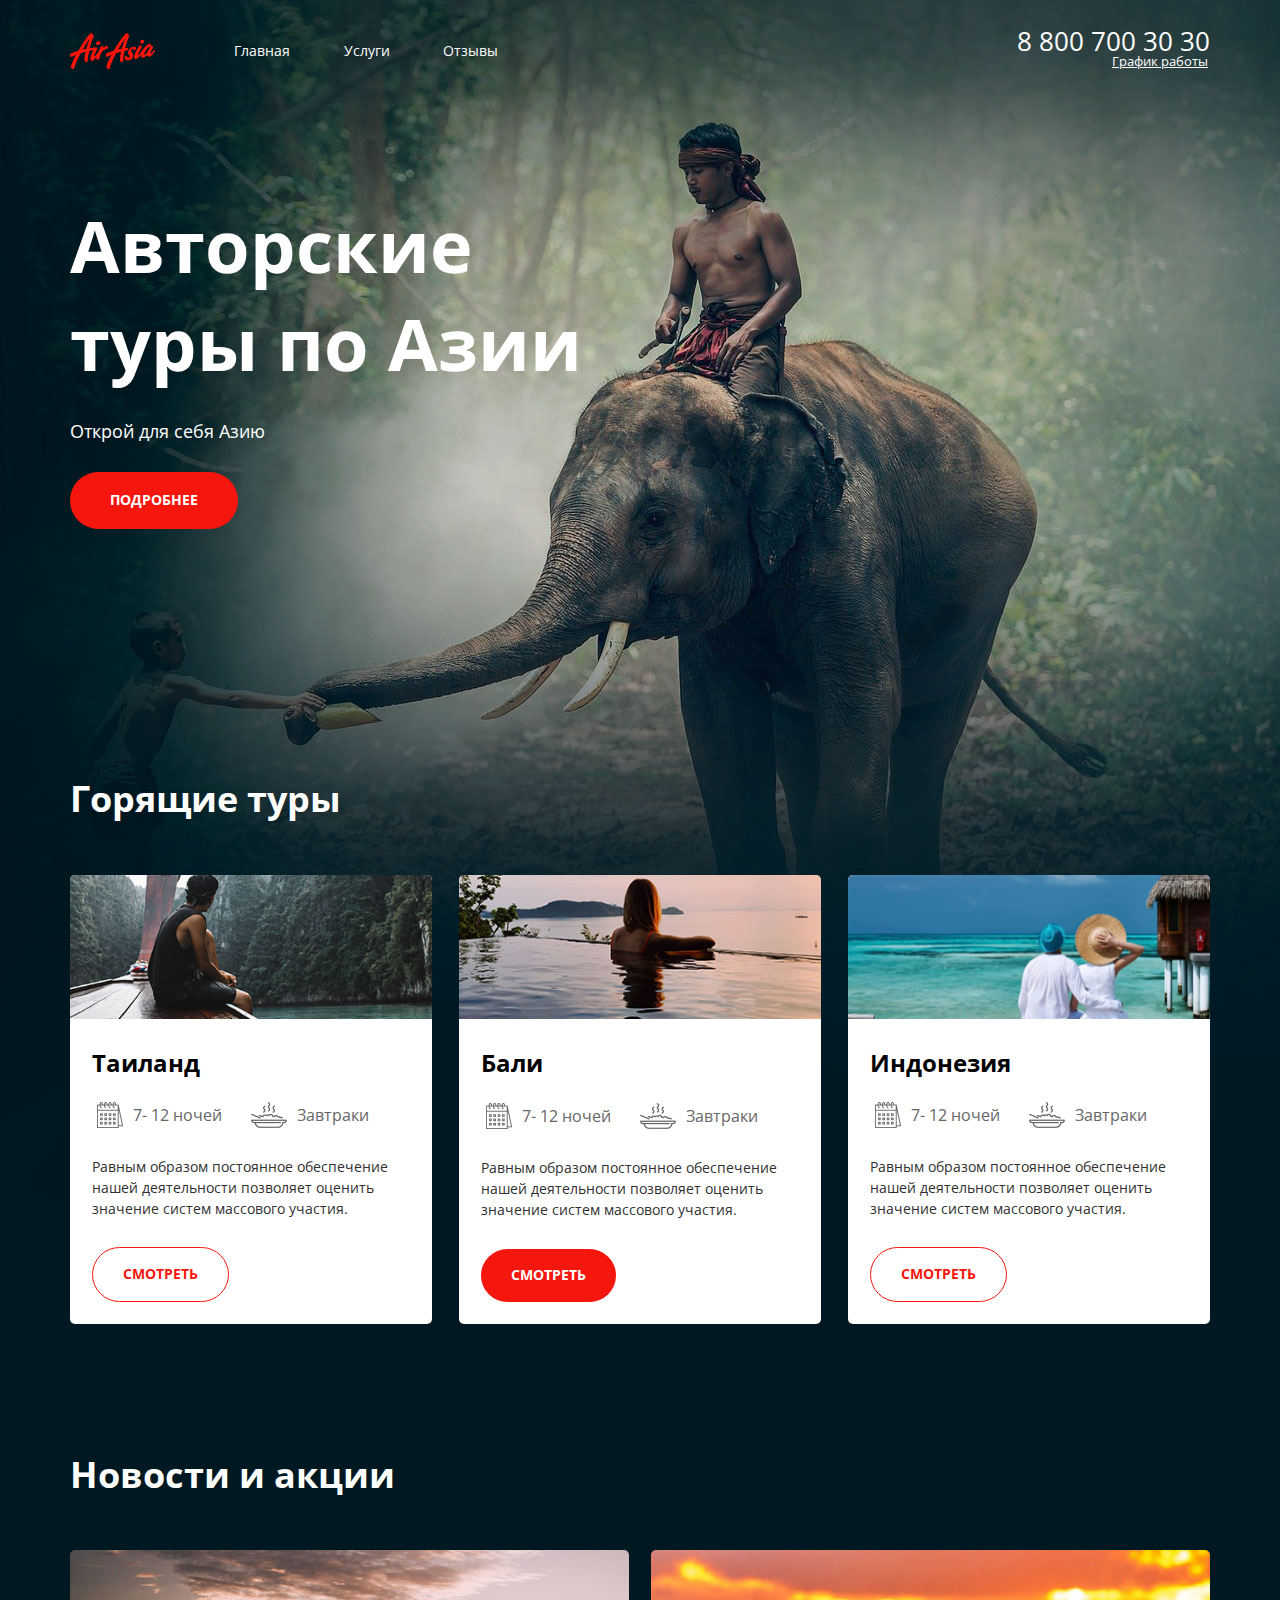
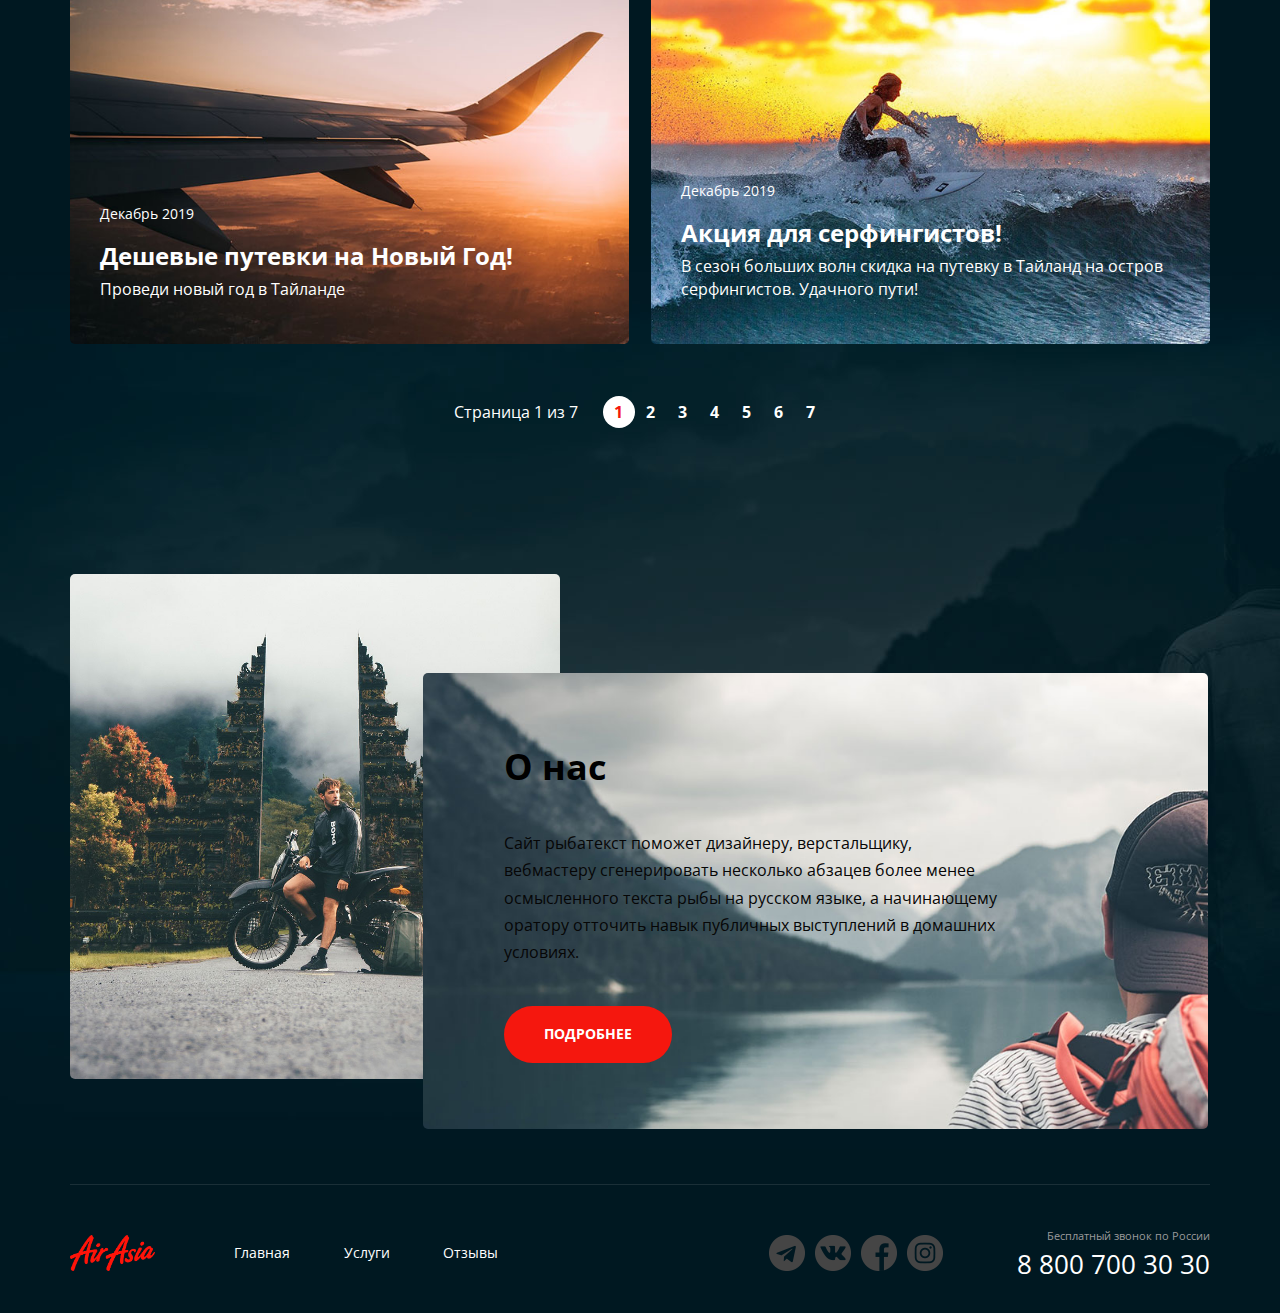
==== commit 396d5d7f: "fixed images and links" ====
--- a/index.html
+++ b/index.html
@@ -24,8 +24,8 @@
                         </a>
                         <nav class="menu">
                             <ul class="menu__list">
-                                <li class="menu__item"><a href="/" class="menu__link">Главная</a></li>
-                                <li class="menu__item"><a href="/services.html" class="menu__link">Услуги</a></li>
+                                <li class="menu__item"><a href="index.html" class="menu__link">Главная</a></li>
+                                <li class="menu__item"><a href="services.html" class="menu__link">Услуги</a></li>
                                 <li class="menu__item"><a href="#" class="menu__link">Отзывы</a></li>
                             </ul>
                         </nav>
@@ -201,8 +201,8 @@
                         </a>
                         <nav class="menu">
                             <ul class="menu__list">
-                                <li class="menu__item"><a href="/" class="menu__link">Главная</a></li>
-                                <li class="menu__item"><a href="/services.html" class="menu__link">Услуги</a></li>
+                                <li class="menu__item"><a href="index.html" class="menu__link">Главная</a></li>
+                                <li class="menu__item"><a href="services.html" class="menu__link">Услуги</a></li>
                                 <li class="menu__item"><a href="#" class="menu__link">Отзывы</a></li>
                             </ul>
                         </nav>
--- a/css/main.css
+++ b/css/main.css
@@ -0,0 +1,21 @@
+@import url('layout/base.css');
+@import url('blocks/header.css');
+@import url('blocks/logo.css');
+@import url('blocks/menu.css');
+@import url('blocks/contacts.css');
+@import url('blocks/hero.css');
+@import url('blocks/section.css');
+@import url('blocks/tours.css');
+@import url('blocks/news.css');
+@import url('blocks/pager.css');
+@import url('blocks/about.css');
+@import url('blocks/footer.css');
+@import url('blocks/s-networks.css');
+
+
+
+.wrapper-main-page {
+    background: url("../img/main.jpg") center top no-repeat, url("../img/main-bottom.jpg") center bottom 164px no-repeat;
+    background-color: #001821;
+    padding-top: 8px;
+}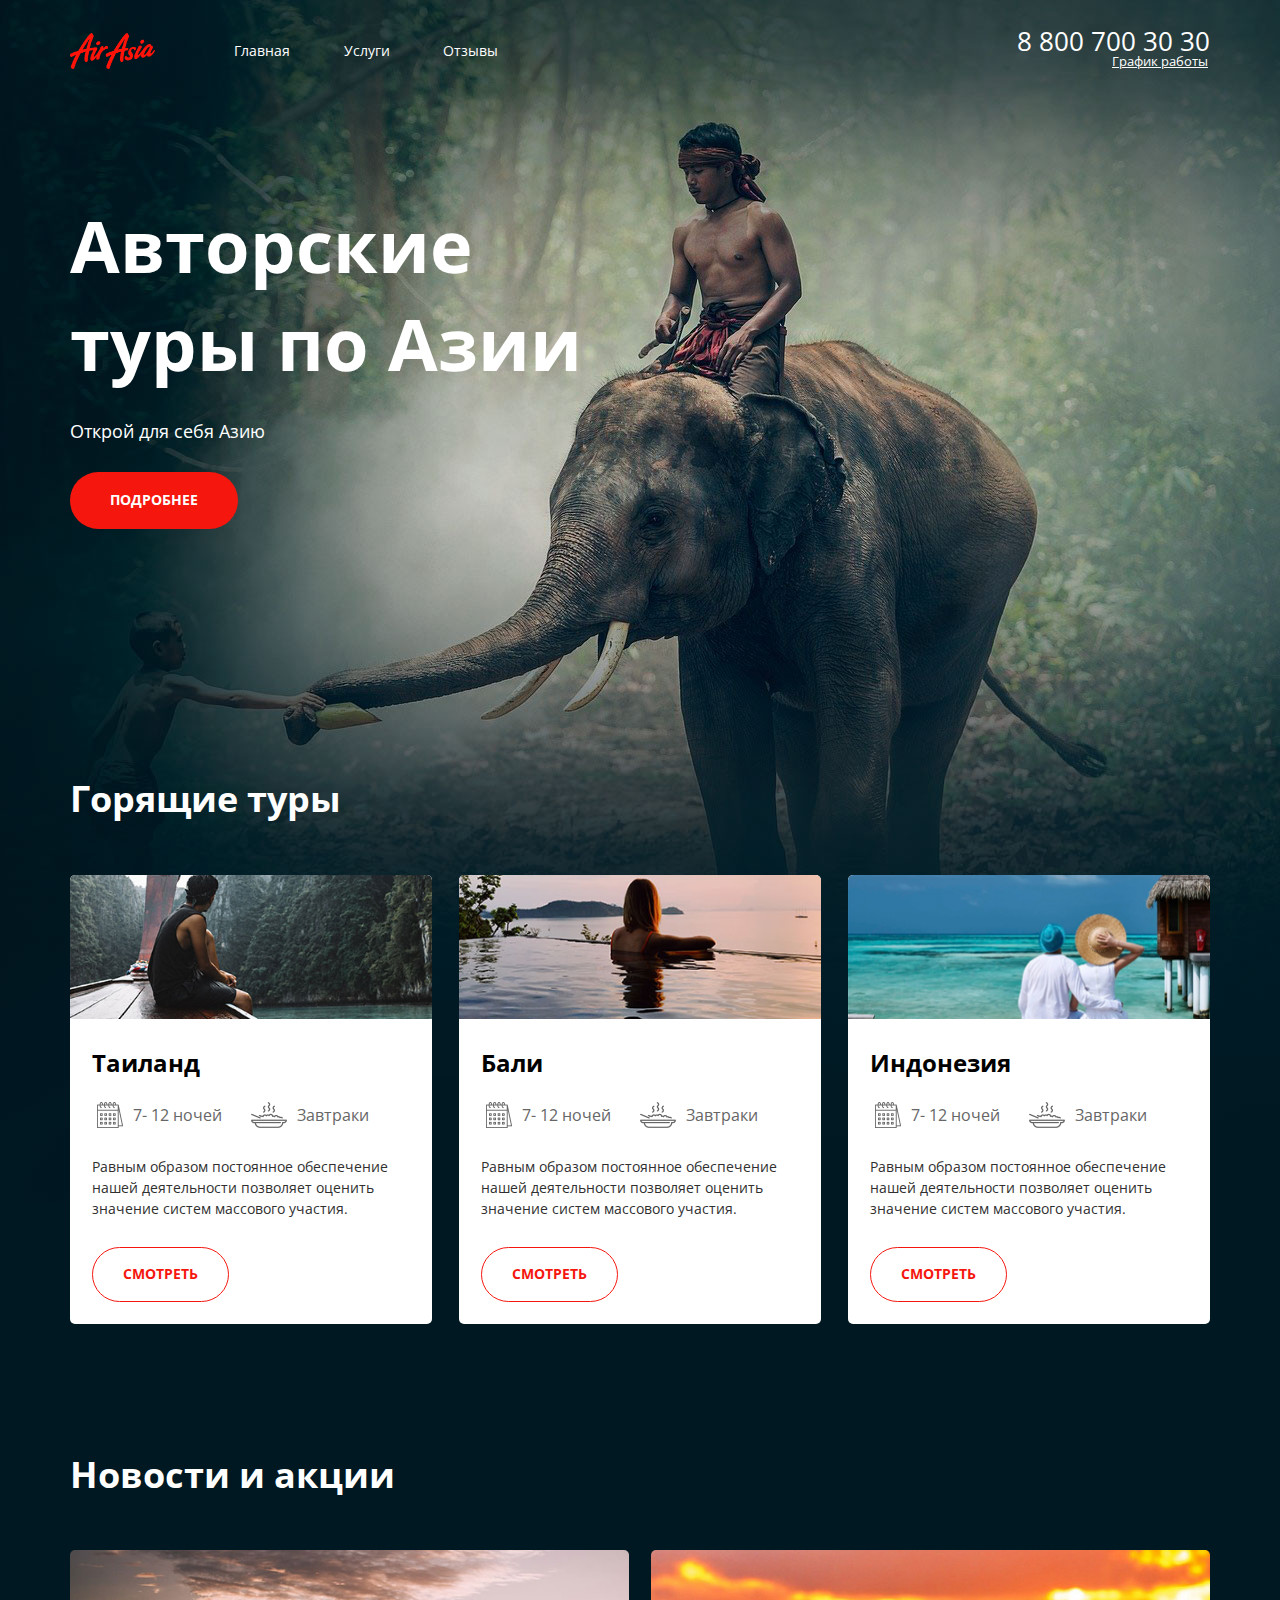
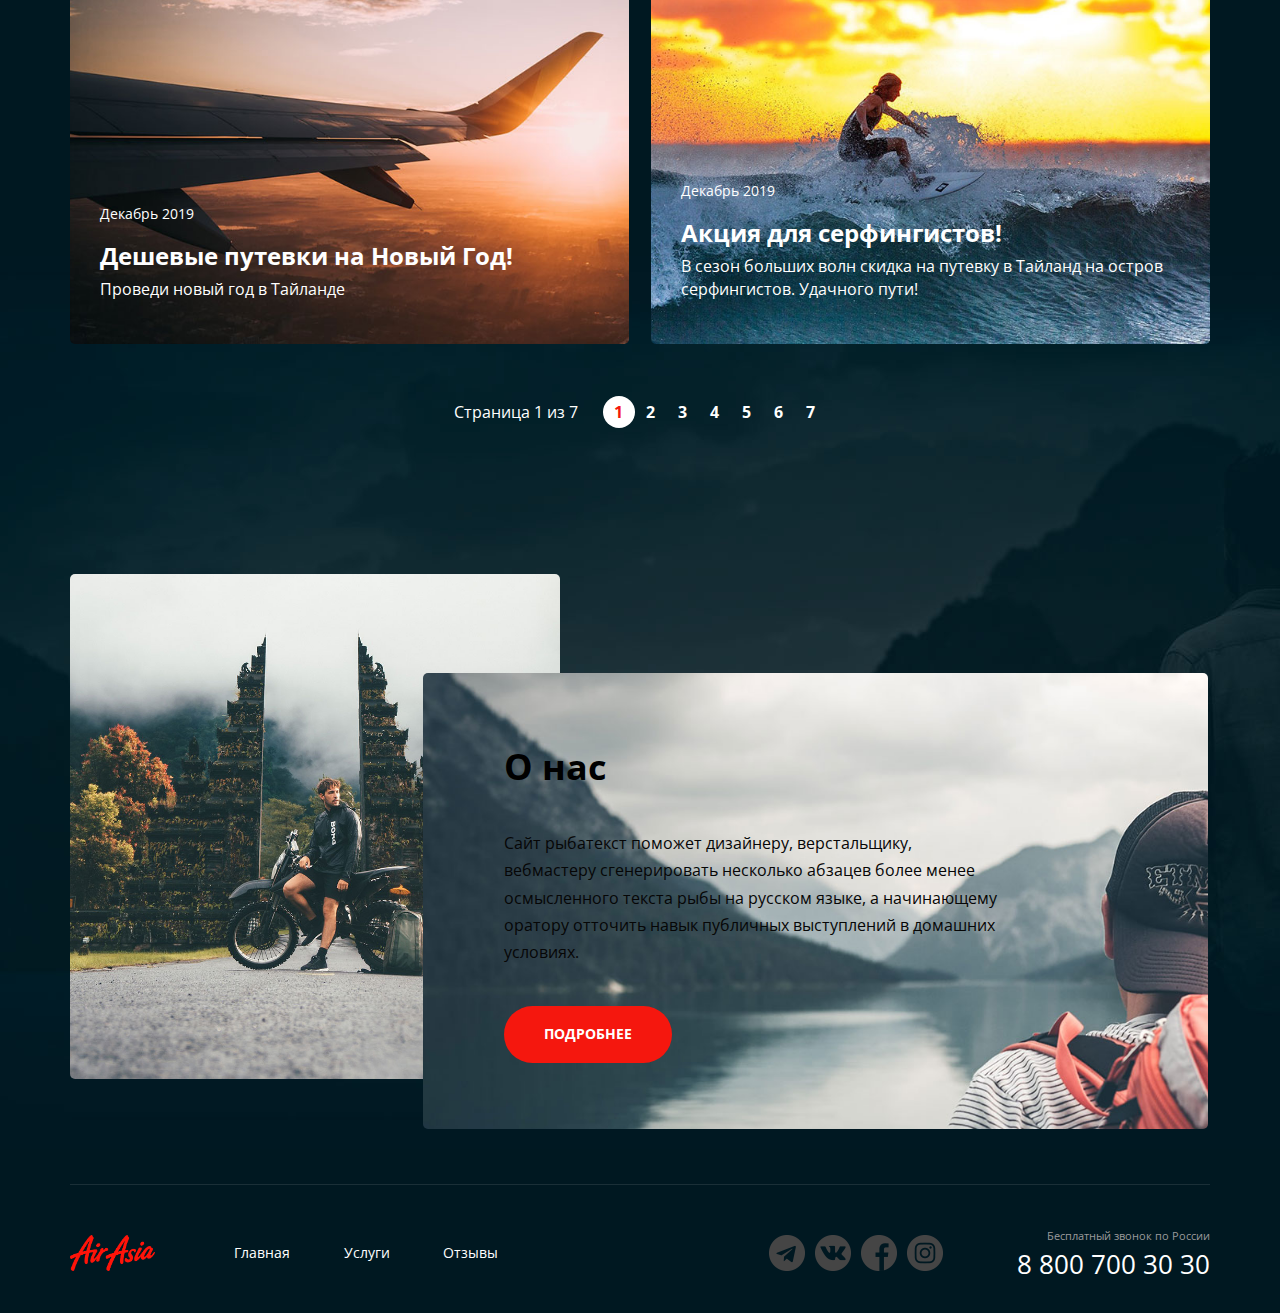
==== commit 35c144f1: "final version upload" ====
--- a/index.html
+++ b/index.html
@@ -26,7 +26,7 @@
                             <ul class="menu__list">
                                 <li class="menu__item"><a href="index.html" class="menu__link">Главная</a></li>
                                 <li class="menu__item"><a href="services.html" class="menu__link">Услуги</a></li>
-                                <li class="menu__item"><a href="#" class="menu__link">Отзывы</a></li>
+                                <li class="menu__item"><a href="reviews.html" class="menu__link">Отзывы</a></li>
                             </ul>
                         </nav>
                     </div>
@@ -35,6 +35,10 @@
                         <address class="contacts">
                             <a href="tel:+78007003030" class="contacts__tel">8 800 700 30 30</a>
                             <div class="contacts__dropdown-title">График работы</div>
+                            <div class="dropdown">
+                                <p>пн-вс: 09:00 - 20:00</p>
+                                <p>Обед: 14:00 - 14:30</p>
+                            </div>
                         </address>
                     </div>
                 </header>
@@ -97,7 +101,7 @@
                             <div class="tour__info">Равным образом постоянное обеспечение нашей деятельности позволяет
                                 оценить значение систем массового участия.</div>
                             <div class="tour__btn-wrapper">
-                                <a href="#" class="btn btn_color_red btn_caption_look">Смотреть</a>
+                                <a href="#" class="btn btn_color_white btn_caption_look">Смотреть</a>
                             </div>
                         </div>
                     </li>
@@ -203,7 +207,7 @@
                             <ul class="menu__list">
                                 <li class="menu__item"><a href="index.html" class="menu__link">Главная</a></li>
                                 <li class="menu__item"><a href="services.html" class="menu__link">Услуги</a></li>
-                                <li class="menu__item"><a href="#" class="menu__link">Отзывы</a></li>
+                                <li class="menu__item"><a href="reviews.html" class="menu__link">Отзывы</a></li>
                             </ul>
                         </nav>
                     </div>
